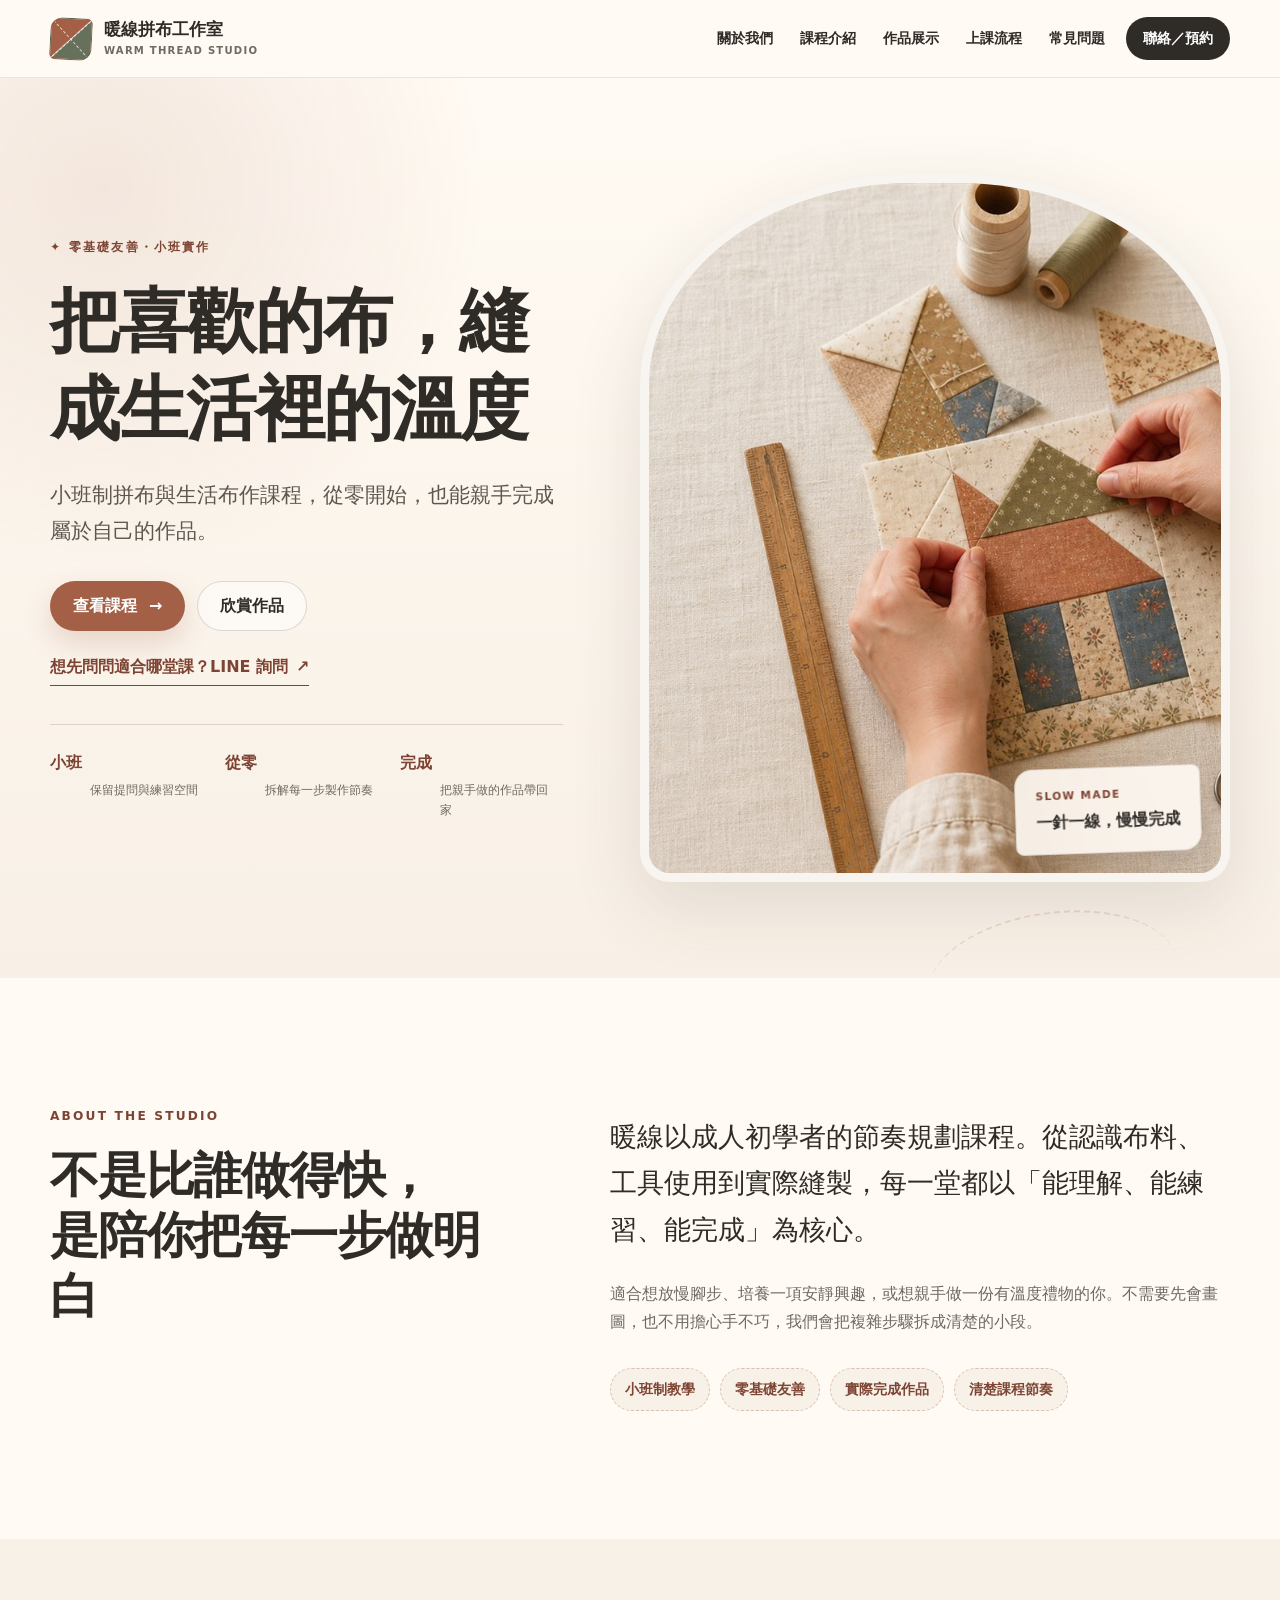
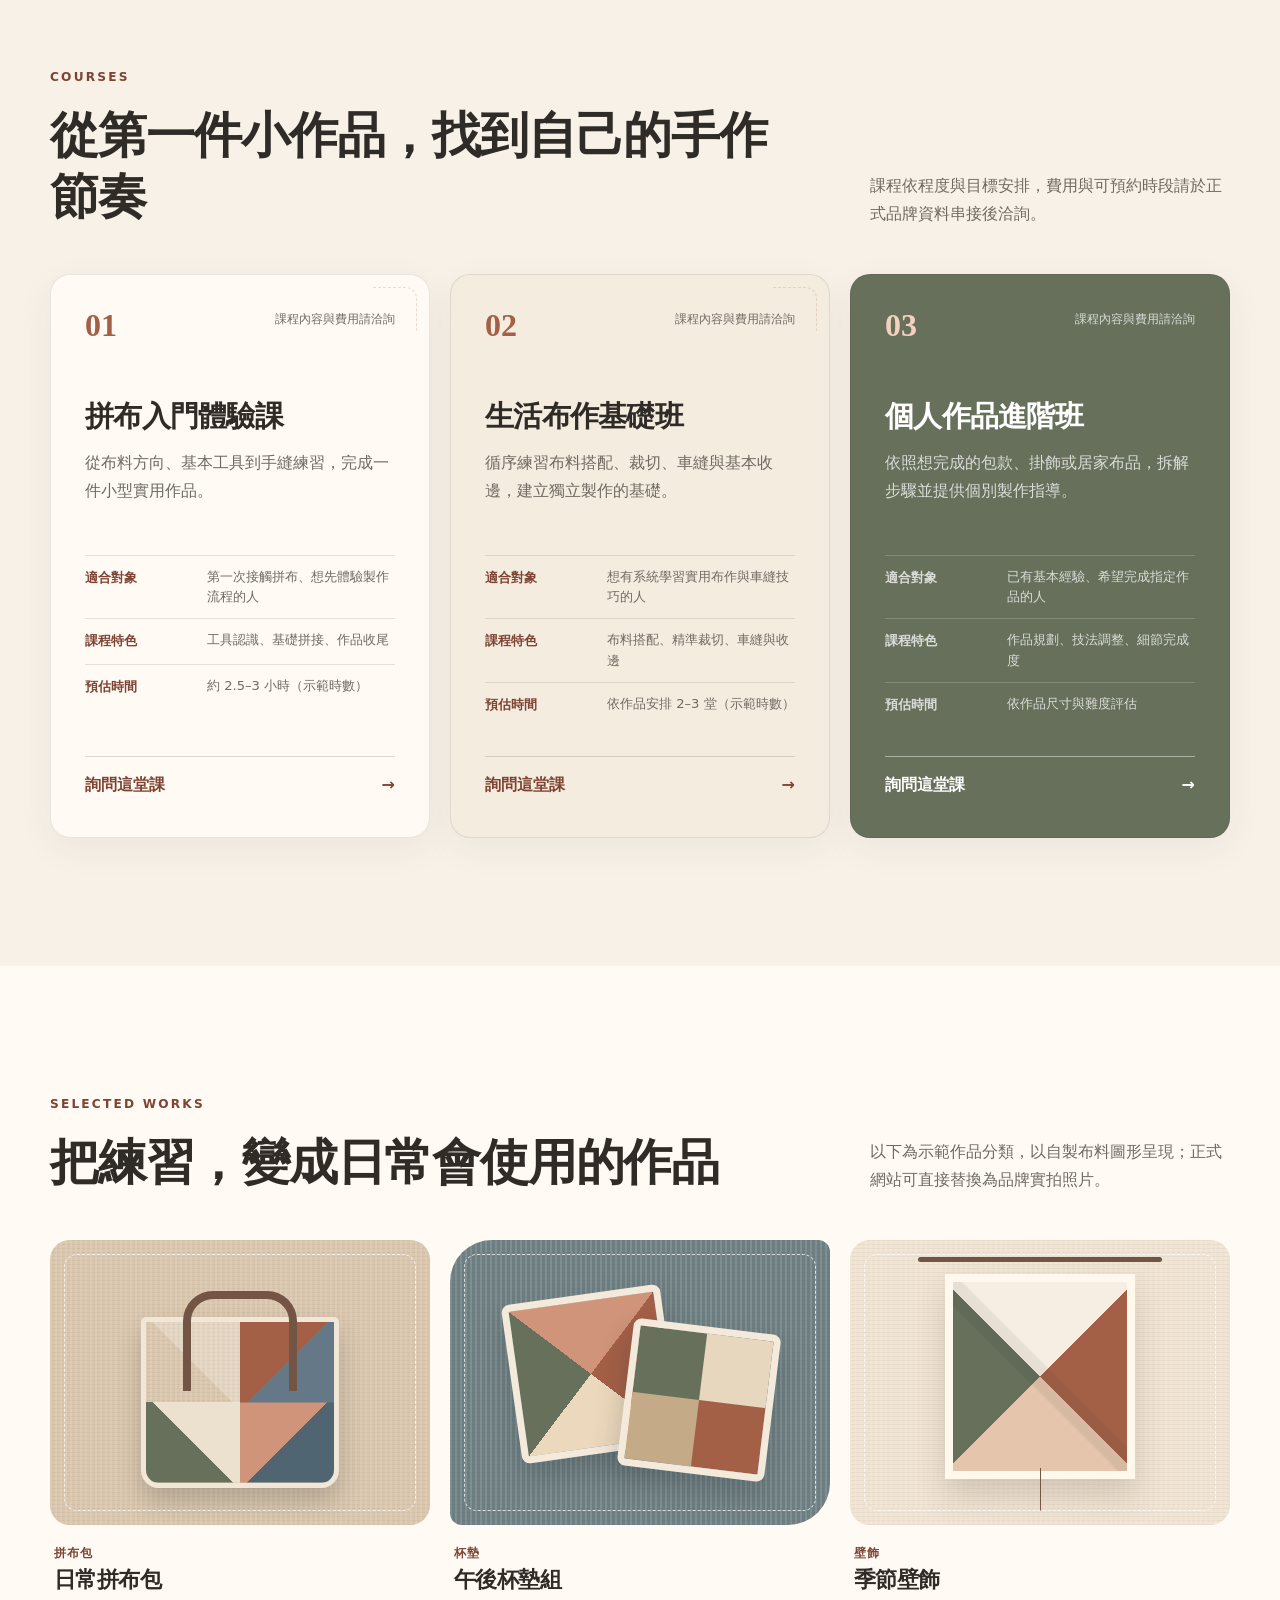
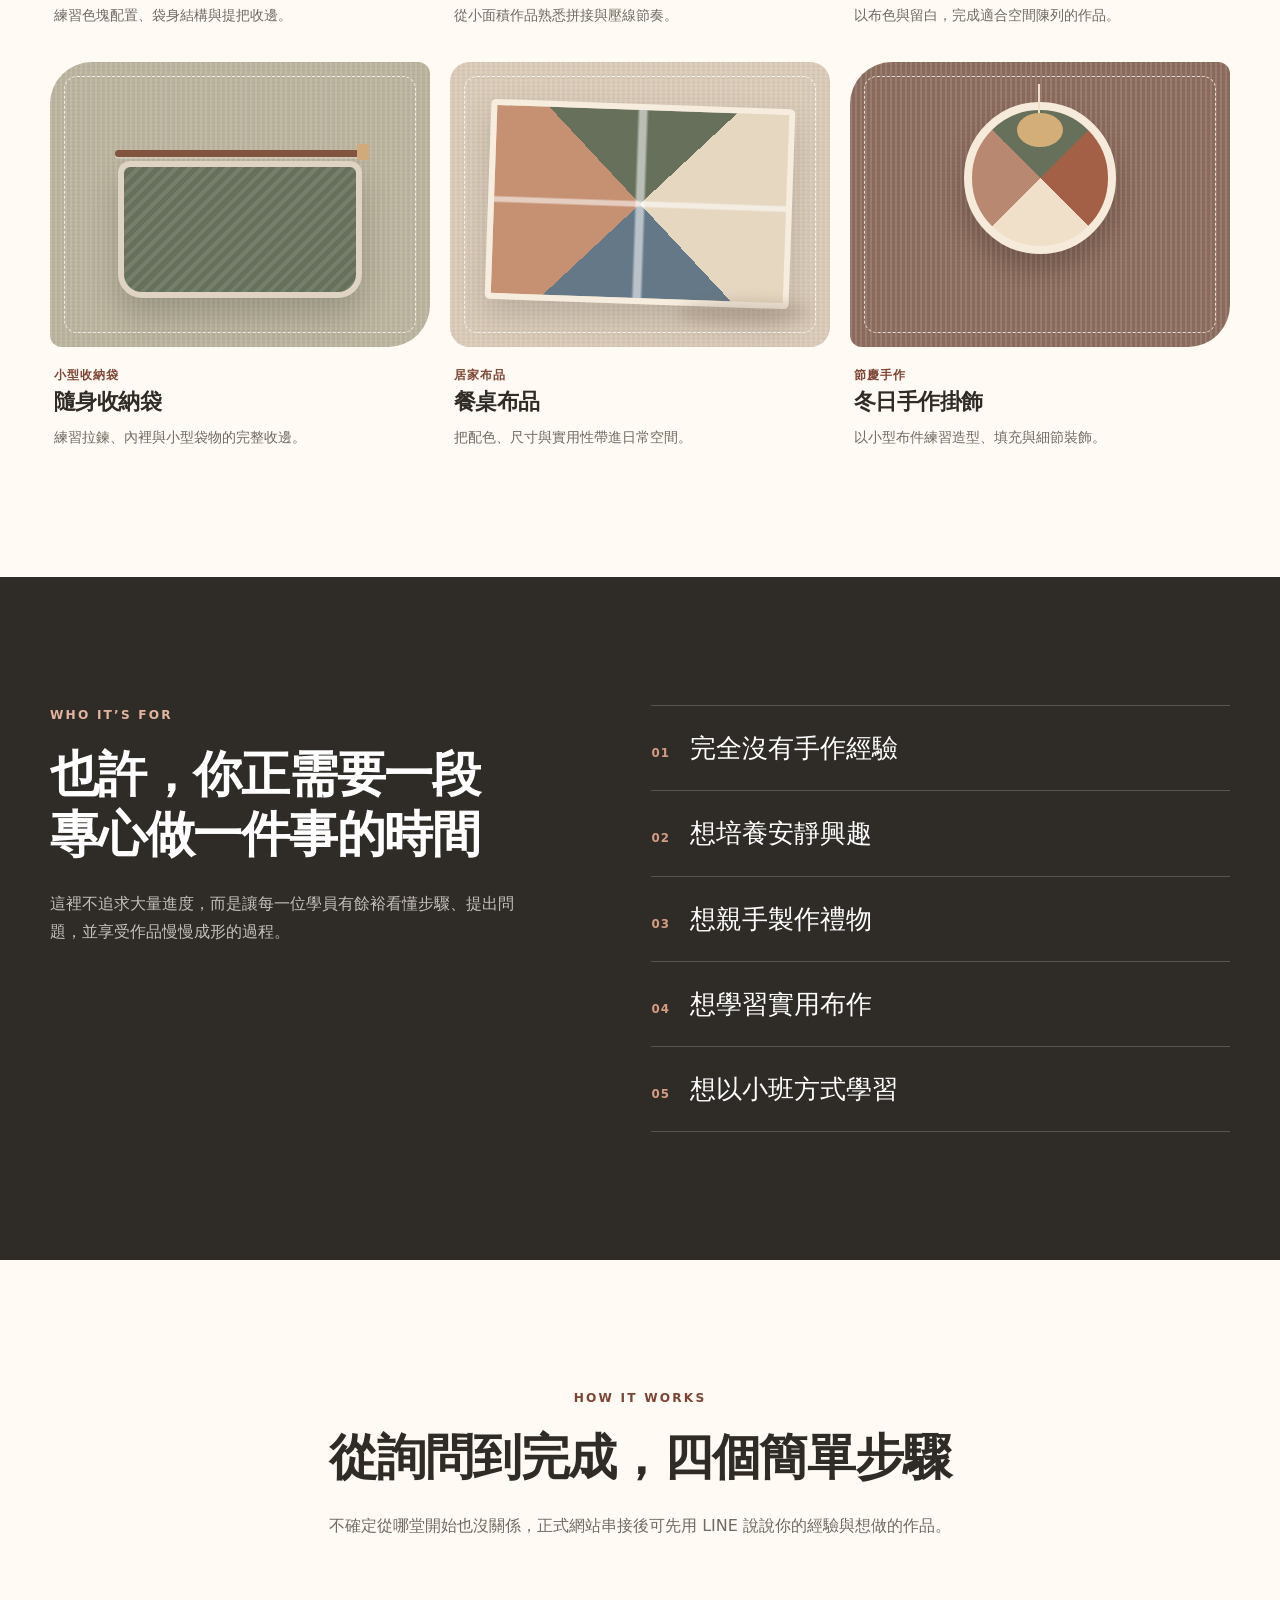
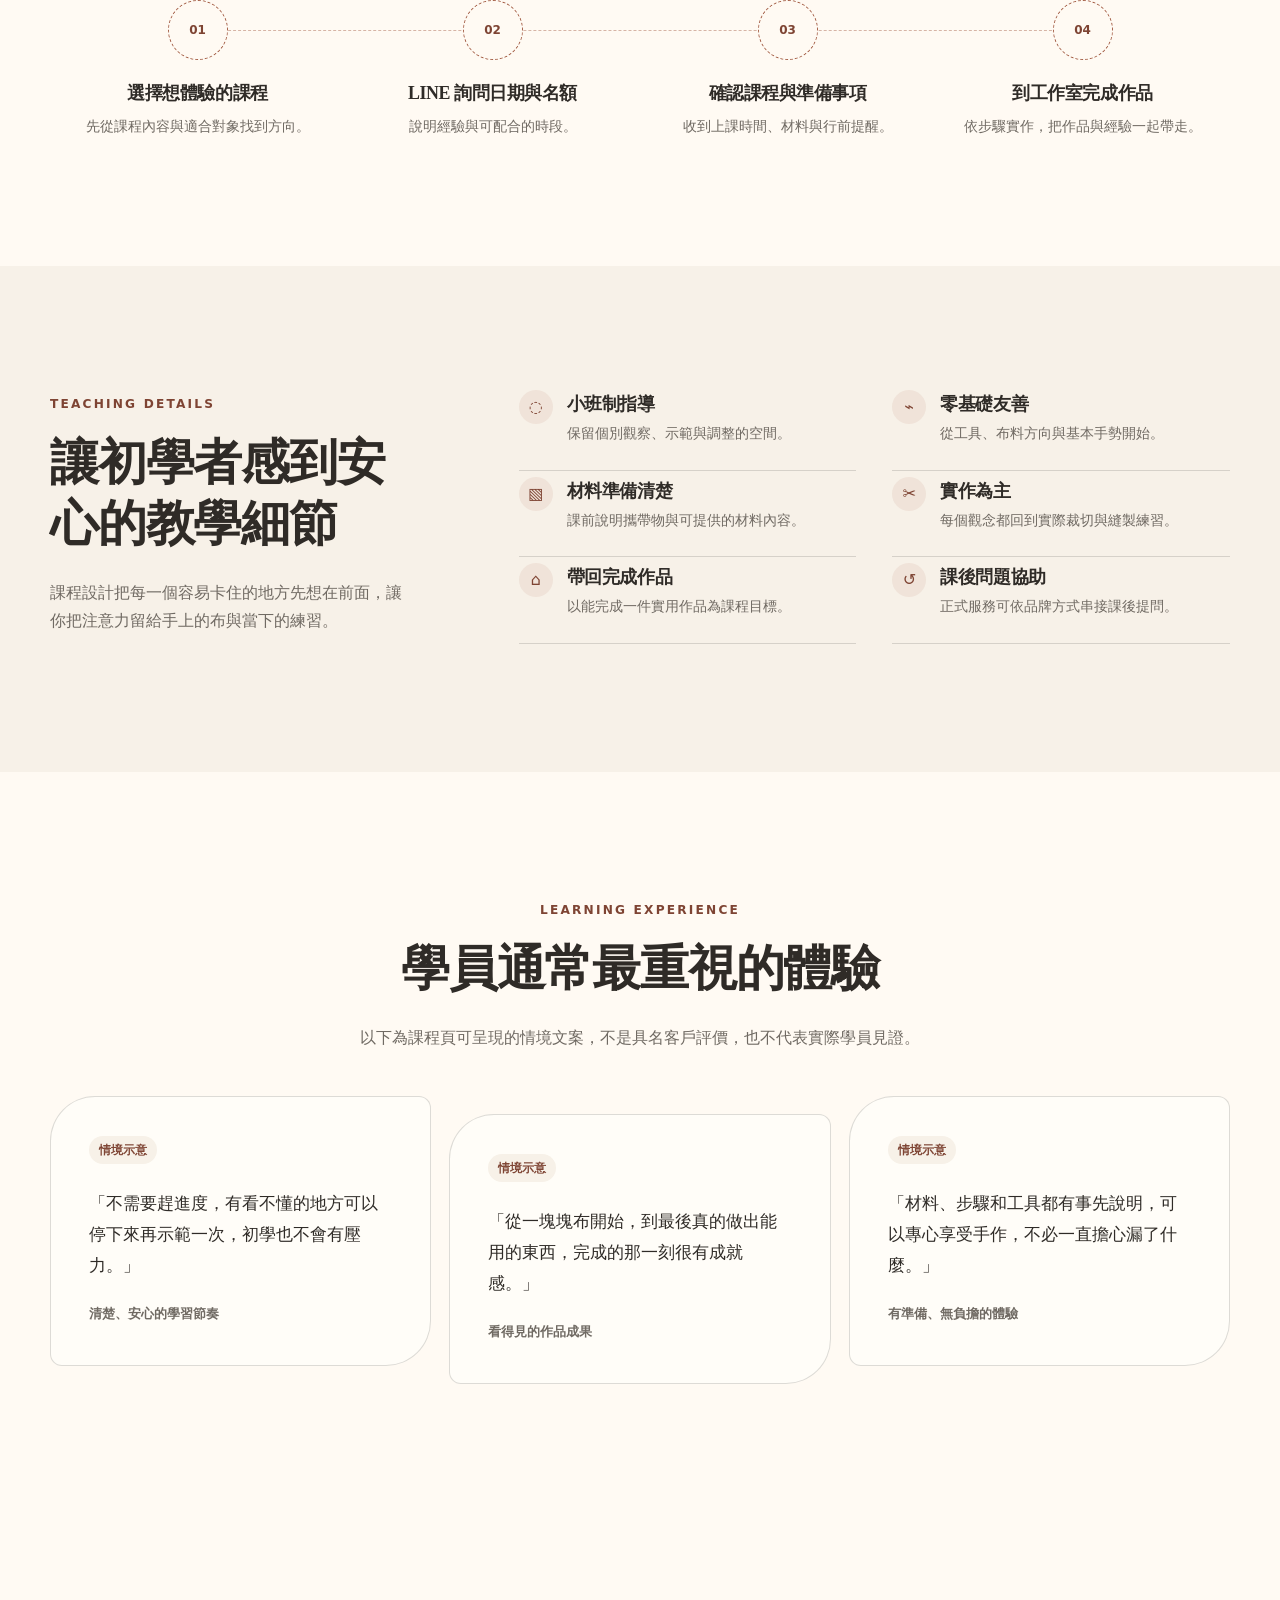
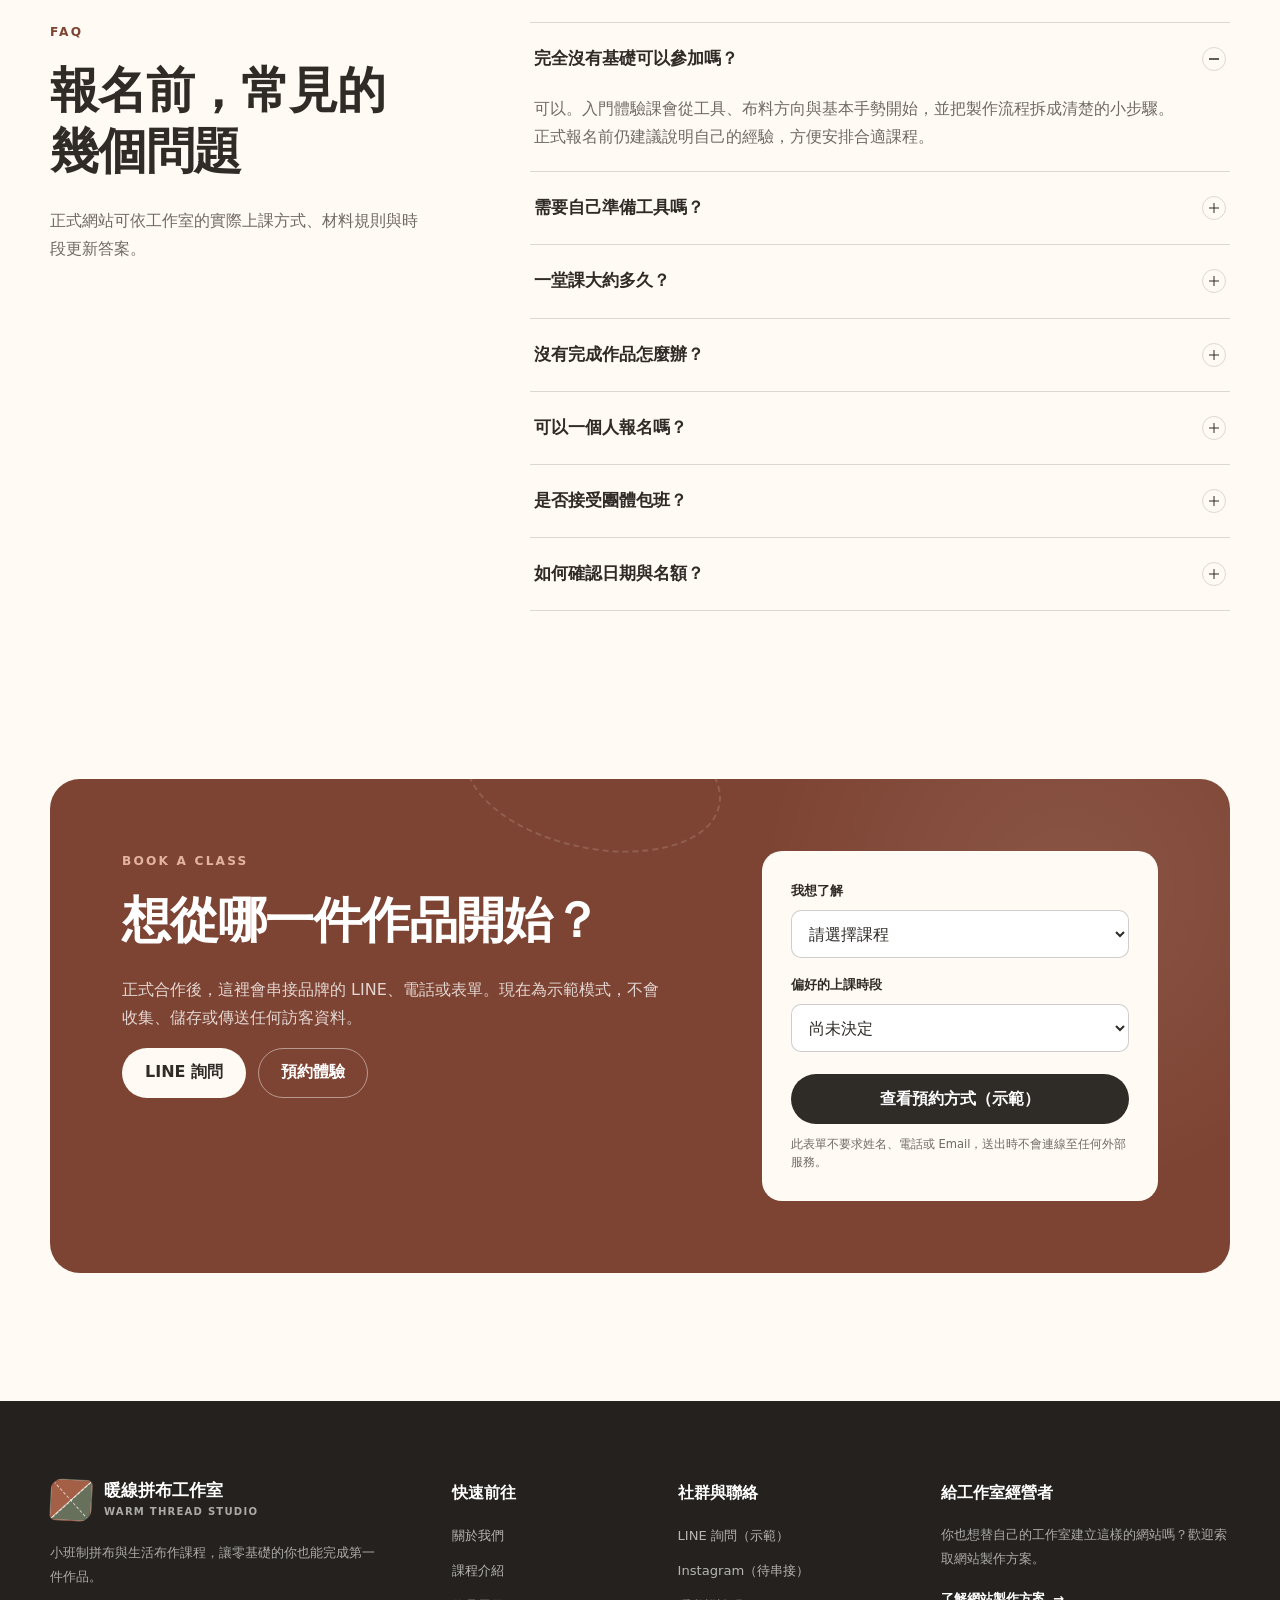
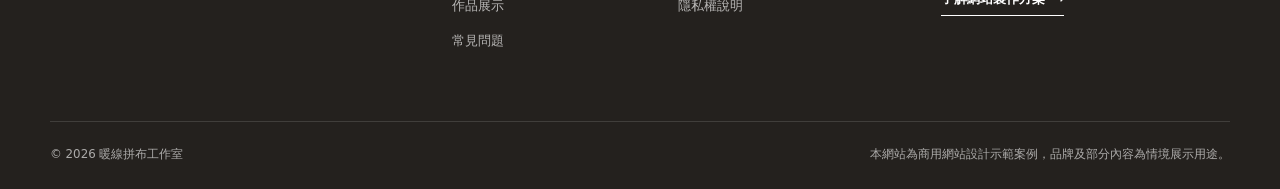
==== index.html @ 06826bcc "建立暖線拼布工作室商用示範站" ====
<!doctype html>
<html lang="zh-Hant">
<head>
  <meta charset="utf-8">
  <meta name="viewport" content="width=device-width, initial-scale=1">
  <meta name="theme-color" content="#a45f47">
  <meta name="description" content="暖線拼布工作室商用示範網站：小班制拼布與生活布作課程，零基礎也能完成第一件作品。">
  <meta name="robots" content="index, follow">
  <meta property="og:type" content="website">
  <meta property="og:locale" content="zh_TW">
  <meta property="og:site_name" content="暖線拼布工作室">
  <meta property="og:title" content="暖線拼布工作室｜把喜歡的布，縫成生活裡的溫度">
  <meta property="og:description" content="小班制拼布與生活布作課程，從零開始，也能親手完成屬於自己的作品。">
  <meta property="og:url" content="https://gavin1424.github.io/warm-thread-patchwork-demo/">
  <meta property="og:image" content="https://gavin1424.github.io/warm-thread-patchwork-demo/assets/hero-patchwork.jpg">
  <meta property="og:image:alt" content="雙手在暖色布料工作桌上排列拼布作品">
  <meta name="twitter:card" content="summary_large_image">
  <link rel="canonical" href="https://gavin1424.github.io/warm-thread-patchwork-demo/">
  <link rel="icon" href="favicon.svg" type="image/svg+xml">
  <link rel="stylesheet" href="styles.css">
  <title>暖線拼布工作室｜零基礎拼布與生活布作課程</title>
  <script type="application/ld+json">
  {
    "@context": "https://schema.org",
    "@type": "WebSite",
    "name": "暖線拼布工作室",
    "url": "https://gavin1424.github.io/warm-thread-patchwork-demo/",
    "description": "小班制拼布與生活布作課程示範網站，適合零基礎學員。",
    "inLanguage": "zh-Hant",
    "isFamilyFriendly": true
  }
  </script>
</head>
<body>
  <a class="skip-link" href="#main-content">跳到主要內容</a>

  <header class="site-header" data-site-header>
    <div class="container header-inner">
      <a class="brand" href="#top" aria-label="暖線拼布工作室首頁">
        <span class="brand-symbol" aria-hidden="true"><span></span></span>
        <span class="brand-copy">
          <strong data-config="brand.name">暖線拼布工作室</strong>
          <small>Warm Thread Studio</small>
        </span>
      </a>

      <button class="menu-toggle" type="button" aria-expanded="false" aria-controls="site-menu" aria-label="開啟導覽選單" data-menu-toggle>
        <span></span><span></span><span></span>
      </button>

      <nav class="site-nav" id="site-menu" aria-label="主要導覽" data-site-menu>
        <a href="#about">關於我們</a>
        <a href="#courses">課程介紹</a>
        <a href="#works">作品展示</a>
        <a href="#process">上課流程</a>
        <a href="#faq">常見問題</a>
        <a class="nav-cta" href="#contact">聯絡／預約</a>
      </nav>
    </div>
  </header>

  <main id="main-content">
    <section class="hero" id="top" aria-labelledby="hero-title">
      <div class="container hero-grid">
        <div class="hero-copy">
          <p class="eyebrow"><span aria-hidden="true">✦</span> 零基礎友善・小班實作</p>
          <h1 id="hero-title" data-config="brand.headline">把喜歡的布，<br>縫成生活裡的溫度</h1>
          <p class="hero-lead" data-config="brand.subheadline">小班制拼布與生活布作課程，從零開始，也能親手完成屬於自己的作品。</p>
          <div class="button-row">
            <a class="button button-primary" href="#courses">查看課程 <span aria-hidden="true">→</span></a>
            <a class="button button-quiet" href="#works">欣賞作品</a>
          </div>
          <button class="text-link" type="button" data-contact-action="line">想先問問適合哪堂課？LINE 詢問 <span aria-hidden="true">↗</span></button>
          <dl class="hero-promises" aria-label="課程重點">
            <div><dt>小班</dt><dd>保留提問與練習空間</dd></div>
            <div><dt>從零</dt><dd>拆解每一步製作節奏</dd></div>
            <div><dt>完成</dt><dd>把親手做的作品帶回家</dd></div>
          </dl>
        </div>

        <div class="hero-visual">
          <div class="hero-image-wrap">
            <img src="assets/hero-patchwork.jpg" width="1600" height="854" alt="雙手在暖色布料工作桌上排列拼布作品" fetchpriority="high" decoding="async">
            <div class="stitch-note" aria-hidden="true">
              <span>slow made</span>
              <strong>一針一線，慢慢完成</strong>
            </div>
          </div>
        </div>
      </div>
    </section>

    <section class="intro section" id="about" aria-labelledby="about-title">
      <div class="container intro-grid">
        <div class="section-heading">
          <p class="eyebrow">ABOUT THE STUDIO</p>
          <h2 id="about-title">不是比誰做得快，<br>是陪你把每一步做明白</h2>
        </div>
        <div class="intro-copy">
          <p class="large-copy">暖線以成人初學者的節奏規劃課程。從認識布料、工具使用到實際縫製，每一堂都以「能理解、能練習、能完成」為核心。</p>
          <p>適合想放慢腳步、培養一項安靜興趣，或想親手做一份有溫度禮物的你。不需要先會畫圖，也不用擔心手不巧，我們會把複雜步驟拆成清楚的小段。</p>
          <ul class="inline-points" aria-label="工作室特色">
            <li>小班制教學</li>
            <li>零基礎友善</li>
            <li>實際完成作品</li>
            <li>清楚課程節奏</li>
          </ul>
        </div>
      </div>
    </section>

    <section class="courses section section-tint" id="courses" aria-labelledby="courses-title">
      <div class="container">
        <div class="section-heading section-heading-row">
          <div>
            <p class="eyebrow">COURSES</p>
            <h2 id="courses-title">從第一件小作品，找到自己的手作節奏</h2>
          </div>
          <p>課程依程度與目標安排，費用與可預約時段請於正式品牌資料串接後洽詢。</p>
        </div>
        <div class="course-grid" data-course-list aria-live="polite"></div>
      </div>
    </section>

    <section class="works section" id="works" aria-labelledby="works-title">
      <div class="container">
        <div class="section-heading section-heading-row">
          <div>
            <p class="eyebrow">SELECTED WORKS</p>
            <h2 id="works-title">把練習，變成日常會使用的作品</h2>
          </div>
          <p>以下為示範作品分類，以自製布料圖形呈現；正式網站可直接替換為品牌實拍照片。</p>
        </div>
        <div class="work-grid" data-work-list></div>
      </div>
    </section>

    <section class="audience section section-dark" id="audience" aria-labelledby="audience-title">
      <div class="container audience-grid">
        <div>
          <p class="eyebrow eyebrow-light">WHO IT’S FOR</p>
          <h2 id="audience-title">也許，你正需要一段<br>專心做一件事的時間</h2>
          <p>這裡不追求大量進度，而是讓每一位學員有餘裕看懂步驟、提出問題，並享受作品慢慢成形的過程。</p>
        </div>
        <ul class="audience-list">
          <li><span>01</span>完全沒有手作經驗</li>
          <li><span>02</span>想培養安靜興趣</li>
          <li><span>03</span>想親手製作禮物</li>
          <li><span>04</span>想學習實用布作</li>
          <li><span>05</span>想以小班方式學習</li>
        </ul>
      </div>
    </section>

    <section class="process section" id="process" aria-labelledby="process-title">
      <div class="container">
        <div class="section-heading centered">
          <p class="eyebrow">HOW IT WORKS</p>
          <h2 id="process-title">從詢問到完成，四個簡單步驟</h2>
          <p>不確定從哪堂開始也沒關係，正式網站串接後可先用 LINE 說說你的經驗與想做的作品。</p>
        </div>
        <ol class="process-list">
          <li><span class="step-number">01</span><div><h3>選擇想體驗的課程</h3><p>先從課程內容與適合對象找到方向。</p></div></li>
          <li><span class="step-number">02</span><div><h3>LINE 詢問日期與名額</h3><p>說明經驗與可配合的時段。</p></div></li>
          <li><span class="step-number">03</span><div><h3>確認課程與準備事項</h3><p>收到上課時間、材料與行前提醒。</p></div></li>
          <li><span class="step-number">04</span><div><h3>到工作室完成作品</h3><p>依步驟實作，把作品與經驗一起帶走。</p></div></li>
        </ol>
      </div>
    </section>

    <section class="features section section-tint" id="features" aria-labelledby="features-title">
      <div class="container feature-layout">
        <div class="section-heading">
          <p class="eyebrow">TEACHING DETAILS</p>
          <h2 id="features-title">讓初學者感到安心的教學細節</h2>
          <p>課程設計把每一個容易卡住的地方先想在前面，讓你把注意力留給手上的布與當下的練習。</p>
        </div>
        <div class="feature-grid">
          <article><span aria-hidden="true">◌</span><h3>小班制指導</h3><p>保留個別觀察、示範與調整的空間。</p></article>
          <article><span aria-hidden="true">⌁</span><h3>零基礎友善</h3><p>從工具、布料方向與基本手勢開始。</p></article>
          <article><span aria-hidden="true">▧</span><h3>材料準備清楚</h3><p>課前說明攜帶物與可提供的材料內容。</p></article>
          <article><span aria-hidden="true">✂</span><h3>實作為主</h3><p>每個觀念都回到實際裁切與縫製練習。</p></article>
          <article><span aria-hidden="true">⌂</span><h3>帶回完成作品</h3><p>以能完成一件實用作品為課程目標。</p></article>
          <article><span aria-hidden="true">↺</span><h3>課後問題協助</h3><p>正式服務可依品牌方式串接課後提問。</p></article>
        </div>
      </div>
    </section>

    <section class="experience section" id="experience" aria-labelledby="experience-title">
      <div class="container">
        <div class="section-heading centered">
          <p class="eyebrow">LEARNING EXPERIENCE</p>
          <h2 id="experience-title">學員通常最重視的體驗</h2>
          <p>以下為課程頁可呈現的情境文案，不是具名客戶評價，也不代表實際學員見證。</p>
        </div>
        <div class="experience-grid">
          <article>
            <span class="context-label">情境示意</span>
            <p>「不需要趕進度，有看不懂的地方可以停下來再示範一次，初學也不會有壓力。」</p>
            <strong>清楚、安心的學習節奏</strong>
          </article>
          <article>
            <span class="context-label">情境示意</span>
            <p>「從一塊塊布開始，到最後真的做出能用的東西，完成的那一刻很有成就感。」</p>
            <strong>看得見的作品成果</strong>
          </article>
          <article>
            <span class="context-label">情境示意</span>
            <p>「材料、步驟和工具都有事先說明，可以專心享受手作，不必一直擔心漏了什麼。」</p>
            <strong>有準備、無負擔的體驗</strong>
          </article>
        </div>
      </div>
    </section>

    <section class="faq section" id="faq" aria-labelledby="faq-title">
      <div class="container faq-layout">
        <div class="section-heading">
          <p class="eyebrow">FAQ</p>
          <h2 id="faq-title">報名前，常見的幾個問題</h2>
          <p>正式網站可依工作室的實際上課方式、材料規則與時段更新答案。</p>
        </div>
        <div class="faq-list" data-faq-list></div>
      </div>
    </section>

    <section class="contact section" id="contact" aria-labelledby="contact-title">
      <div class="container contact-card">
        <div class="contact-copy">
          <p class="eyebrow eyebrow-light">BOOK A CLASS</p>
          <h2 id="contact-title">想從哪一件作品開始？</h2>
          <p>正式合作後，這裡會串接品牌的 LINE、電話或表單。現在為示範模式，不會收集、儲存或傳送任何訪客資料。</p>
          <div class="button-row">
            <button class="button button-light" type="button" data-contact-action="line">LINE 詢問</button>
            <button class="button button-outline-light" type="button" data-contact-action="booking">預約體驗</button>
          </div>
        </div>
        <form class="demo-form" id="demo-form" aria-describedby="demo-form-note">
          <div>
            <label for="course-select">我想了解</label>
            <select id="course-select" name="course">
              <option value="">請選擇課程</option>
              <option>拼布入門體驗課</option>
              <option>生活布作基礎班</option>
              <option>個人作品進階班</option>
            </select>
          </div>
          <div>
            <label for="timing-select">偏好的上課時段</label>
            <select id="timing-select" name="timing">
              <option value="">尚未決定</option>
              <option>平日白天</option>
              <option>平日晚間</option>
              <option>週末</option>
            </select>
          </div>
          <button class="button button-light button-full" type="submit">查看預約方式（示範）</button>
          <p id="demo-form-note">此表單不要求姓名、電話或 Email，送出時不會連線至任何外部服務。</p>
        </form>
      </div>
    </section>
  </main>

  <footer class="site-footer">
    <div class="container footer-grid">
      <div class="footer-brand">
        <a class="brand brand-footer" href="#top">
          <span class="brand-symbol" aria-hidden="true"><span></span></span>
          <span class="brand-copy"><strong data-config="brand.name">暖線拼布工作室</strong><small>Warm Thread Studio</small></span>
        </a>
        <p>小班制拼布與生活布作課程，讓零基礎的你也能完成第一件作品。</p>
      </div>
      <nav class="footer-nav" aria-label="頁尾導覽">
        <strong>快速前往</strong>
        <a href="#about">關於我們</a>
        <a href="#courses">課程介紹</a>
        <a href="#works">作品展示</a>
        <a href="#faq">常見問題</a>
      </nav>
      <div class="footer-contact">
        <strong>社群與聯絡</strong>
        <button type="button" data-contact-action="line">LINE 詢問（示範）</button>
        <button type="button" data-contact-action="social">Instagram（待串接）</button>
        <button type="button" data-privacy>隱私權說明</button>
      </div>
      <div class="footer-service">
        <strong>給工作室經營者</strong>
        <p>你也想替自己的工作室建立這樣的網站嗎？歡迎索取網站製作方案。</p>
        <button class="text-link text-link-light" type="button" data-contact-action="service">了解網站製作方案 <span aria-hidden="true">→</span></button>
      </div>
    </div>
    <div class="container footer-bottom">
      <p>© <span data-current-year></span> 暖線拼布工作室</p>
      <p class="demo-disclosure">本網站為商用網站設計示範案例，品牌及部分內容為情境展示用途。</p>
    </div>
  </footer>

  <div class="mobile-cta" aria-label="手機快速操作">
    <a href="#courses">查看課程</a>
    <button type="button" data-contact-action="line">LINE 詢問</button>
  </div>

  <dialog class="dialog" id="demo-dialog" aria-labelledby="demo-dialog-title">
    <div class="dialog-inner">
      <button class="dialog-close" type="button" aria-label="關閉示範提示" data-dialog-close>×</button>
      <span class="dialog-icon" aria-hidden="true">⌁</span>
      <p class="eyebrow">DEMO MODE</p>
      <h2 id="demo-dialog-title">這是示範網站</h2>
      <p data-demo-message>正式合作後將串接品牌的 LINE、電話或表單。目前不會開啟假帳號、不會撥打假號碼，也不會傳送任何資料。</p>
      <button class="button button-primary button-full" type="button" data-dialog-close>我知道了</button>
    </div>
  </dialog>

  <dialog class="dialog" id="privacy-dialog" aria-labelledby="privacy-dialog-title">
    <div class="dialog-inner dialog-wide">
      <button class="dialog-close" type="button" aria-label="關閉隱私權說明" data-privacy-close>×</button>
      <p class="eyebrow">PRIVACY</p>
      <h2 id="privacy-dialog-title">示範站隱私權說明</h2>
      <p>本示範網站不使用追蹤碼、不設定行銷 Cookie，也不將表單內容傳送至伺服器。頁面中的預約與聯絡操作只會顯示示範提示。</p>
      <p>正式客戶網站上線前，應依實際使用的表單、分析工具與第三方服務，補充完整的個資蒐集目的、保存方式及聯絡窗口。</p>
      <button class="button button-primary" type="button" data-privacy-close>關閉</button>
    </div>
  </dialog>

  <script src="site-config.js"></script>
  <script src="script.js"></script>
</body>
</html>
---- styles.css ----
:root {
  --ink: #2f2b27;
  --muted: #706a63;
  --paper: #f7f1e8;
  --cream: #fffaf3;
  --white: #ffffff;
  --clay: #a45f47;
  --clay-dark: #7e4433;
  --olive: #66705b;
  --blue: #647887;
  --line: rgba(47, 43, 39, 0.16);
  --shadow: 0 24px 70px rgba(71, 55, 43, 0.13);
  --radius-lg: 30px;
  --radius-md: 20px;
  --radius-sm: 12px;
  --container: 1180px;
  --header-height: 78px;
  --font-sans: "Noto Sans TC", "PingFang TC", "Microsoft JhengHei", system-ui, sans-serif;
  --font-serif: "Noto Serif TC", "Source Han Serif TC", "Songti TC", "PMingLiU", serif;
}

*,
*::before,
*::after {
  box-sizing: border-box;
}

html {
  scroll-behavior: smooth;
  scroll-padding-top: calc(var(--header-height) + 20px);
}

body {
  margin: 0;
  min-width: 320px;
  color: var(--ink);
  background: var(--cream);
  font-family: var(--font-sans);
  font-size: 16px;
  line-height: 1.75;
  overflow-x: clip;
  text-rendering: optimizeLegibility;
  -webkit-font-smoothing: antialiased;
}

body::before {
  position: fixed;
  inset: 0;
  z-index: -1;
  pointer-events: none;
  content: "";
  opacity: 0.38;
  background-image:
    radial-gradient(circle at 20% 20%, rgba(164, 95, 71, 0.035) 0 1px, transparent 1.5px),
    radial-gradient(circle at 80% 70%, rgba(102, 112, 91, 0.04) 0 1px, transparent 1.5px);
  background-size: 14px 14px, 19px 19px;
}

img,
svg {
  display: block;
  max-width: 100%;
}

button,
select,
input,
textarea {
  font: inherit;
}

button,
a {
  -webkit-tap-highlight-color: transparent;
}

button {
  color: inherit;
}

a {
  color: inherit;
  text-decoration: none;
}

h1,
h2,
h3,
p,
dl,
dd {
  margin-top: 0;
}

h1,
h2,
h3 {
  font-family: var(--font-serif);
  line-height: 1.25;
  letter-spacing: -0.025em;
}

h1 {
  margin-bottom: 24px;
  font-size: clamp(2.7rem, 5.5vw, 5.25rem);
  font-weight: 700;
}

h2 {
  margin-bottom: 24px;
  font-size: clamp(2.05rem, 3.8vw, 3.5rem);
  font-weight: 700;
}

h3 {
  font-size: 1.35rem;
}

p {
  color: var(--muted);
}

::selection {
  color: var(--white);
  background: var(--clay);
}

:focus-visible {
  outline: 3px solid #d78262;
  outline-offset: 4px;
  border-radius: 4px;
}

.skip-link {
  position: fixed;
  top: 12px;
  left: 12px;
  z-index: 999;
  padding: 10px 16px;
  color: var(--white);
  background: var(--ink);
  border-radius: 8px;
  transform: translateY(-150%);
}

.skip-link:focus {
  transform: translateY(0);
}

.container {
  width: min(calc(100% - 40px), var(--container));
  margin-inline: auto;
}

.section {
  padding-block: clamp(78px, 10vw, 142px);
}

.section-tint {
  background: var(--paper);
}

.section-dark {
  color: var(--white);
  background: var(--ink);
}

.section-dark p {
  color: rgba(255, 250, 243, 0.72);
}

.eyebrow {
  margin-bottom: 18px;
  color: var(--clay-dark);
  font-size: 0.76rem;
  font-weight: 800;
  letter-spacing: 0.18em;
  text-transform: uppercase;
}

.eyebrow-light {
  color: #e3b49f !important;
}

.section-heading {
  max-width: 660px;
}

.section-heading > p:last-child {
  margin-bottom: 0;
}

.section-heading-row {
  display: flex;
  align-items: end;
  justify-content: space-between;
  max-width: none;
  margin-bottom: 46px;
  gap: 64px;
}

.section-heading-row > div {
  max-width: 720px;
}

.section-heading-row h2,
.section-heading-row .eyebrow {
  margin-bottom: 0;
}

.section-heading-row .eyebrow {
  margin-bottom: 18px;
}

.section-heading-row > p {
  max-width: 360px;
}

.centered {
  margin-inline: auto;
  text-align: center;
}

.button-row {
  display: flex;
  flex-wrap: wrap;
  align-items: center;
  gap: 12px;
}

.button {
  display: inline-flex;
  min-height: 50px;
  align-items: center;
  justify-content: center;
  gap: 12px;
  padding: 13px 22px;
  border: 1px solid transparent;
  border-radius: 999px;
  cursor: pointer;
  font-weight: 750;
  line-height: 1.3;
  transition: transform 180ms ease, background-color 180ms ease, border-color 180ms ease;
}

.button:hover {
  transform: translateY(-2px);
}

.button-primary {
  color: var(--white);
  background: var(--clay);
  box-shadow: 0 12px 28px rgba(164, 95, 71, 0.22);
}

.button-primary:hover {
  background: var(--clay-dark);
}

.button-quiet {
  border-color: var(--line);
  background: rgba(255, 255, 255, 0.44);
}

.button-quiet:hover {
  border-color: var(--clay);
  background: var(--white);
}

.button-light {
  color: var(--ink);
  background: var(--cream);
}

.button-light:hover {
  background: var(--white);
}

.button-outline-light {
  color: var(--white);
  border-color: rgba(255, 255, 255, 0.45);
  background: transparent;
}

.button-outline-light:hover {
  border-color: var(--white);
  background: rgba(255, 255, 255, 0.08);
}

.button-full {
  width: 100%;
}

.text-link {
  display: inline-flex;
  align-items: center;
  gap: 8px;
  margin-top: 18px;
  padding: 4px 0;
  color: var(--clay-dark);
  background: transparent;
  border: 0;
  border-bottom: 1px solid currentColor;
  cursor: pointer;
  font-weight: 760;
}

.text-link-light {
  color: var(--white);
}

/* Header */
.site-header {
  position: sticky;
  top: 0;
  z-index: 100;
  height: var(--header-height);
  border-bottom: 1px solid rgba(47, 43, 39, 0.1);
  background: rgba(255, 250, 243, 0.91);
  backdrop-filter: blur(16px);
}

.header-inner {
  display: flex;
  height: 100%;
  align-items: center;
  justify-content: space-between;
  gap: 24px;
}

.brand {
  display: inline-flex;
  min-width: 0;
  align-items: center;
  gap: 12px;
}

.brand-symbol {
  position: relative;
  display: grid;
  width: 42px;
  height: 42px;
  flex: 0 0 auto;
  place-items: center;
  overflow: hidden;
  background:
    linear-gradient(135deg, var(--clay) 0 49%, transparent 50%),
    linear-gradient(315deg, var(--olive) 0 49%, var(--paper) 50%);
  border: 1px solid rgba(47, 43, 39, 0.18);
  border-radius: 12px 6px 12px 6px;
  transform: rotate(3deg);
}

.brand-symbol::before,
.brand-symbol::after {
  position: absolute;
  content: "";
  opacity: 0.7;
}

.brand-symbol::before {
  width: 52px;
  border-top: 1px dashed var(--cream);
  transform: rotate(45deg);
}

.brand-symbol::after {
  height: 52px;
  border-left: 1px dashed var(--cream);
  transform: rotate(45deg);
}

.brand-copy {
  display: flex;
  min-width: 0;
  flex-direction: column;
  line-height: 1.25;
}

.brand-copy strong {
  overflow: hidden;
  font-family: var(--font-serif);
  font-size: 1.05rem;
  text-overflow: ellipsis;
  white-space: nowrap;
}

.brand-copy small {
  margin-top: 4px;
  color: var(--muted);
  font-size: 0.63rem;
  font-weight: 700;
  letter-spacing: 0.12em;
  text-transform: uppercase;
}

.site-nav {
  display: flex;
  align-items: center;
  gap: 5px;
}

.site-nav a {
  padding: 9px 11px;
  border-radius: 999px;
  font-size: 0.9rem;
  font-weight: 650;
}

.site-nav a:hover {
  color: var(--clay-dark);
  background: var(--paper);
}

.site-nav .nav-cta {
  margin-left: 5px;
  padding-inline: 17px;
  color: var(--white);
  background: var(--ink);
}

.site-nav .nav-cta:hover {
  color: var(--white);
  background: var(--clay-dark);
}

.menu-toggle {
  display: none;
  width: 46px;
  height: 46px;
  place-items: center;
  padding: 11px;
  background: transparent;
  border: 1px solid var(--line);
  border-radius: 50%;
  cursor: pointer;
}

.menu-toggle span {
  display: block;
  width: 20px;
  height: 1.5px;
  margin: 3px auto;
  background: var(--ink);
  transition: transform 180ms ease, opacity 180ms ease;
}

.menu-toggle[aria-expanded="true"] span:nth-child(1) {
  transform: translateY(4.5px) rotate(45deg);
}

.menu-toggle[aria-expanded="true"] span:nth-child(2) {
  opacity: 0;
}

.menu-toggle[aria-expanded="true"] span:nth-child(3) {
  transform: translateY(-4.5px) rotate(-45deg);
}

/* Hero */
.hero {
  position: relative;
  display: flex;
  min-height: calc(100svh - var(--header-height));
  align-items: center;
  overflow: hidden;
  background:
    radial-gradient(circle at 8% 12%, rgba(164, 95, 71, 0.12), transparent 27%),
    linear-gradient(180deg, #fffaf3 0%, #f8f0e6 100%);
}

.hero::after {
  position: absolute;
  right: 8%;
  bottom: -64px;
  width: 250px;
  height: 130px;
  content: "";
  opacity: 0.18;
  border-top: 2px dashed var(--clay);
  border-radius: 50%;
  transform: rotate(-8deg);
  pointer-events: none;
}

.hero-grid {
  display: grid;
  align-items: center;
  padding-block: clamp(56px, 8vw, 96px);
  grid-template-columns: minmax(0, 0.93fr) minmax(0, 1.07fr);
  gap: clamp(42px, 6vw, 82px);
}

.hero-copy,
.hero-visual {
  min-width: 0;
}

.hero-lead {
  max-width: 600px;
  margin-bottom: 32px;
  color: #5e5750;
  font-size: clamp(1.08rem, 1.7vw, 1.3rem);
}

.hero-image-wrap {
  position: relative;
  aspect-ratio: 5 / 6;
  overflow: hidden;
  background: #e6dacb;
  border: 9px solid rgba(255, 255, 255, 0.72);
  border-radius: 46% 46% var(--radius-lg) var(--radius-lg) / 30% 30% var(--radius-lg) var(--radius-lg);
  box-shadow: var(--shadow);
}

.hero-image-wrap img {
  width: 100%;
  height: 100%;
  object-fit: cover;
  object-position: 67% center;
}

.stitch-note {
  position: absolute;
  right: 20px;
  bottom: 20px;
  display: flex;
  max-width: 260px;
  flex-direction: column;
  padding: 17px 20px;
  background: rgba(255, 250, 243, 0.9);
  border: 1px solid rgba(47, 43, 39, 0.13);
  border-radius: 18px 8px 18px 8px;
  box-shadow: 0 16px 36px rgba(47, 43, 39, 0.14);
  transform: rotate(-2deg);
  backdrop-filter: blur(8px);
}

.stitch-note span {
  color: var(--clay-dark);
  font-size: 0.66rem;
  font-weight: 800;
  letter-spacing: 0.13em;
  text-transform: uppercase;
}

.stitch-note strong {
  margin-top: 4px;
  font-family: var(--font-serif);
  font-size: 1rem;
}

.hero-promises {
  display: grid;
  margin: 38px 0 0;
  padding-top: 24px;
  border-top: 1px solid var(--line);
  grid-template-columns: repeat(3, 1fr);
  gap: 12px;
}

.hero-promises div {
  min-width: 0;
  padding-right: 12px;
}

.hero-promises dt {
  margin-bottom: 2px;
  color: var(--clay-dark);
  font-family: var(--font-serif);
  font-size: 1.03rem;
  font-weight: 800;
}

.hero-promises dd {
  color: var(--muted);
  font-size: 0.78rem;
  line-height: 1.55;
}

/* About */
.intro-grid {
  display: grid;
  grid-template-columns: minmax(0, 0.85fr) minmax(0, 1.15fr);
  gap: clamp(50px, 8vw, 120px);
}

.intro-copy {
  padding-top: 8px;
}

.large-copy {
  color: var(--ink);
  font-family: var(--font-serif);
  font-size: clamp(1.25rem, 2.2vw, 1.7rem);
  line-height: 1.7;
}

.inline-points {
  display: flex;
  flex-wrap: wrap;
  margin: 32px 0 0;
  padding: 0;
  list-style: none;
  gap: 10px;
}

.inline-points li {
  padding: 8px 14px;
  color: var(--clay-dark);
  background: var(--paper);
  border: 1px dashed rgba(164, 95, 71, 0.34);
  border-radius: 999px;
  font-size: 0.88rem;
  font-weight: 700;
}

/* Courses */
.course-grid {
  display: grid;
  grid-template-columns: repeat(3, minmax(0, 1fr));
  gap: 20px;
}

.course-card {
  position: relative;
  display: flex;
  min-width: 0;
  flex-direction: column;
  padding: clamp(25px, 3vw, 34px);
  overflow: hidden;
  background: var(--cream);
  border: 1px solid rgba(47, 43, 39, 0.1);
  border-radius: var(--radius-md);
  box-shadow: 0 10px 36px rgba(71, 55, 43, 0.06);
}

.course-card::before {
  position: absolute;
  top: 12px;
  right: 12px;
  width: 44px;
  height: 44px;
  content: "";
  opacity: 0.2;
  border-top: 1px dashed var(--clay);
  border-right: 1px dashed var(--clay);
  border-radius: 0 12px 0 0;
}

.course-card:nth-child(2) {
  background: #f4ecdf;
}

.course-card:nth-child(3) {
  color: var(--white);
  background: var(--olive);
}

.course-card:nth-child(3) p,
.course-card:nth-child(3) dd,
.course-card:nth-child(3) dt,
.course-card:nth-child(3) .course-note {
  color: rgba(255, 255, 255, 0.76);
}

.course-card:nth-child(3) .card-link {
  color: var(--white);
  border-color: rgba(255, 255, 255, 0.45);
}

.course-card:nth-child(3) .course-number {
  color: #f5d0bf;
}

.course-top {
  display: flex;
  min-height: 60px;
  align-items: start;
  justify-content: space-between;
  margin-bottom: 30px;
  gap: 12px;
}

.course-number {
  color: var(--clay);
  font-family: var(--font-serif);
  font-size: 2rem;
  font-weight: 800;
  line-height: 1;
}

.course-note {
  max-width: 150px;
  color: var(--muted);
  font-size: 0.72rem;
  text-align: right;
}

.course-card h3 {
  margin-bottom: 14px;
  font-size: clamp(1.4rem, 2.3vw, 1.8rem);
}

.course-summary {
  min-height: 84px;
  margin-bottom: 22px;
}

.course-meta {
  margin: 0 0 28px;
}

.course-meta div {
  display: grid;
  padding-block: 11px;
  border-top: 1px solid rgba(47, 43, 39, 0.12);
  grid-template-columns: 72px minmax(0, 1fr);
  gap: 10px;
}

.course-card:nth-child(3) .course-meta div {
  border-color: rgba(255, 255, 255, 0.18);
}

.course-meta dt,
.course-meta dd {
  font-size: 0.82rem;
}

.course-meta dt {
  color: var(--clay-dark);
  font-weight: 800;
}

.course-meta dd {
  color: var(--muted);
  line-height: 1.55;
}

.card-link {
  display: flex;
  align-items: center;
  justify-content: space-between;
  width: 100%;
  margin-top: auto;
  padding: 14px 0 4px;
  color: var(--clay-dark);
  background: transparent;
  border: 0;
  border-top: 1px solid rgba(47, 43, 39, 0.16);
  cursor: pointer;
  font-weight: 800;
  text-align: left;
}

/* Works */
.work-grid {
  display: grid;
  grid-template-columns: repeat(3, minmax(0, 1fr));
  gap: 34px 20px;
}

.work-card {
  min-width: 0;
}

.work-visual {
  position: relative;
  aspect-ratio: 4 / 3;
  overflow: hidden;
  background: var(--paper);
  border-radius: var(--radius-md);
}

.work-visual img,
.fabric-art {
  width: 100%;
  height: 100%;
}

.work-visual img {
  object-fit: cover;
}

.work-card:nth-child(2n) .work-visual {
  border-radius: 42px var(--radius-sm) 42px var(--radius-sm);
}

.work-caption {
  display: grid;
  padding: 18px 4px 0;
  grid-template-columns: minmax(0, 1fr) auto;
  gap: 3px 12px;
}

.work-caption span {
  color: var(--clay-dark);
  font-size: 0.75rem;
  font-weight: 800;
  letter-spacing: 0.08em;
  text-transform: uppercase;
  grid-column: 1 / -1;
}

.work-caption h3 {
  margin-bottom: 0;
}

.work-caption p {
  margin: 6px 0 0;
  font-size: 0.88rem;
  grid-column: 1 / -1;
}

.fabric-art {
  position: relative;
  overflow: hidden;
  background-color: #e7d8c4;
  background-image:
    linear-gradient(90deg, rgba(255, 255, 255, 0.12) 50%, transparent 50%),
    linear-gradient(rgba(47, 43, 39, 0.045) 1px, transparent 1px);
  background-size: 5px 100%, 100% 4px;
}

.fabric-art::before,
.fabric-art::after,
.fabric-piece {
  position: absolute;
  display: block;
  content: "";
}

.fabric-art::after {
  inset: 14px;
  pointer-events: none;
  border: 1px dashed rgba(255, 255, 255, 0.75);
  border-radius: 13px;
}

.work-bag {
  background-color: #d9c6ac;
}

.work-bag::before {
  left: 24%;
  bottom: 13%;
  width: 52%;
  height: 60%;
  background:
    linear-gradient(45deg, transparent 50%, rgba(255,255,255,.25) 50%) 0 0 / 50% 50%,
    linear-gradient(135deg, var(--clay) 50%, var(--blue) 50%) 100% 0 / 50% 50%,
    linear-gradient(45deg, var(--olive) 50%, #ece0cf 50%) 0 100% / 50% 50%,
    linear-gradient(135deg, #cf9479 50%, #4f6572 50%) 100% 100% / 50% 50%;
  background-repeat: no-repeat;
  border: 5px solid #f2e7d7;
  border-radius: 5px 5px 18px 18px;
  box-shadow: 0 14px 25px rgba(47,43,39,.22);
}

.work-bag .piece-one {
  left: 35%;
  top: 18%;
  width: 30%;
  height: 35%;
  border: 8px solid #735545;
  border-bottom: 0;
  border-radius: 30px 30px 0 0;
}

.work-coaster {
  background-color: #6e7f83;
}

.work-coaster::before {
  top: 19%;
  left: 16%;
  width: 42%;
  aspect-ratio: 1;
  background: conic-gradient(from 45deg, var(--clay) 0 25%, #ecd9bd 0 50%, var(--olive) 0 75%, #cf9479 0);
  border: 7px solid #f4eadc;
  border-radius: 8px;
  box-shadow: 0 15px 28px rgba(38,47,51,.24);
  transform: rotate(-8deg);
}

.work-coaster .piece-one {
  right: 15%;
  bottom: 18%;
  width: 39%;
  aspect-ratio: 1;
  background: conic-gradient(from 0deg, #e7d7be 0 25%, var(--clay) 0 50%, #c5aa88 0 75%, var(--olive) 0);
  border: 7px solid #f4eadc;
  border-radius: 8px;
  box-shadow: 0 15px 28px rgba(38,47,51,.24);
  transform: rotate(7deg);
}

.work-hanging {
  background-color: #efe3d2;
}

.work-hanging::before {
  top: 12%;
  left: 25%;
  width: 50%;
  height: 72%;
  background:
    linear-gradient(45deg, transparent 45%, rgba(47,43,39,.08) 46% 54%, transparent 55%),
    conic-gradient(from 45deg at 50% 50%, var(--clay) 0 25%, #e5c6ac 0 50%, var(--olive) 0 75%, #f6eee3 0);
  border: 8px solid #fff8ed;
  box-shadow: 0 17px 30px rgba(89,65,49,.18);
}

.work-hanging .piece-one {
  top: 6%;
  left: 18%;
  width: 64%;
  height: 5px;
  background: #735545;
  border-radius: 5px;
}

.work-hanging .piece-two {
  left: 50%;
  bottom: 5%;
  width: 1px;
  height: 15%;
  background: #735545;
}

.work-pouch {
  background-color: #b9b29c;
}

.work-pouch::before {
  left: 18%;
  bottom: 17%;
  width: 64%;
  height: 48%;
  background:
    repeating-linear-gradient(135deg, rgba(255,255,255,.1) 0 4px, transparent 4px 9px),
    var(--olive);
  border: 6px solid #dfd4c4;
  border-radius: 12px 12px 24px 24px;
  box-shadow: 0 18px 30px rgba(48,54,43,.22);
}

.work-pouch .piece-one {
  top: 31%;
  left: 17%;
  width: 66%;
  height: 7px;
  background: #80543e;
  border-radius: 10px;
  box-shadow: 0 2px 0 rgba(255,255,255,.28);
}

.work-pouch .piece-two {
  top: 29%;
  right: 16%;
  width: 12px;
  height: 16px;
  background: #d0aa7a;
  border-radius: 2px;
}

.work-home {
  background-color: #d8c9b6;
}

.work-home::before {
  inset: 15% 10%;
  background:
    linear-gradient(90deg, transparent 48%, rgba(255,255,255,.55) 49% 51%, transparent 52%),
    linear-gradient(transparent 48%, rgba(255,255,255,.55) 49% 51%, transparent 52%),
    conic-gradient(from 45deg, #e6d7c1 0 25%, var(--blue) 0 50%, #c69072 0 75%, var(--olive) 0);
  border: 6px solid #f7eddf;
  border-radius: 5px;
  box-shadow: 0 16px 30px rgba(68,63,57,.19);
  transform: rotate(2deg);
}

.work-home .piece-one {
  right: 5%;
  bottom: 8%;
  width: 35%;
  height: 8%;
  background: #7b6353;
  border-radius: 50%;
  filter: blur(7px);
  opacity: .25;
}

.work-seasonal {
  background-color: #8b6b5c;
}

.work-seasonal::before {
  top: 14%;
  left: 30%;
  width: 40%;
  aspect-ratio: 1;
  background:
    conic-gradient(from 45deg, var(--clay) 0 25%, #f0dfc9 0 50%, #b88870 0 75%, var(--olive) 0);
  border: 8px solid #f6eadb;
  border-radius: 50%;
  box-shadow: 0 16px 26px rgba(38,28,22,.25);
}

.work-seasonal .piece-one {
  top: 8%;
  left: 49.5%;
  width: 2px;
  height: 22%;
  background: #f0dfc9;
}

.work-seasonal .piece-two {
  top: 18%;
  left: 44%;
  width: 12%;
  height: 12%;
  background: #d4ae78;
  border-radius: 50%;
}

/* Audience */
.audience-grid {
  display: grid;
  align-items: start;
  grid-template-columns: minmax(0, 0.9fr) minmax(0, 1.1fr);
  gap: clamp(60px, 10vw, 150px);
}

.audience-grid > div p:last-child {
  max-width: 520px;
}

.audience-list {
  margin: 0;
  padding: 0;
  border-top: 1px solid rgba(255, 255, 255, 0.19);
  list-style: none;
}

.audience-list li {
  display: flex;
  align-items: baseline;
  padding: 19px 0;
  border-bottom: 1px solid rgba(255, 255, 255, 0.19);
  font-family: var(--font-serif);
  font-size: clamp(1.2rem, 2.2vw, 1.65rem);
  gap: 20px;
}

.audience-list span {
  color: #d59c82;
  font-family: var(--font-sans);
  font-size: 0.74rem;
  font-weight: 800;
  letter-spacing: 0.1em;
}

/* Process */
.process .centered {
  margin-bottom: 60px;
}

.process-list {
  position: relative;
  display: grid;
  margin: 0;
  padding: 0;
  counter-reset: steps;
  grid-template-columns: repeat(4, minmax(0, 1fr));
  gap: 0;
  list-style: none;
}

.process-list::before {
  position: absolute;
  top: 30px;
  right: 10%;
  left: 10%;
  content: "";
  border-top: 1px dashed rgba(164, 95, 71, 0.45);
}

.process-list li {
  position: relative;
  padding: 0 24px;
  text-align: center;
}

.step-number {
  position: relative;
  z-index: 1;
  display: grid;
  width: 60px;
  height: 60px;
  margin: 0 auto 22px;
  color: var(--clay-dark);
  background: var(--cream);
  border: 1px dashed var(--clay);
  border-radius: 50%;
  place-items: center;
  font-size: 0.75rem;
  font-weight: 900;
}

.process-list h3 {
  margin-bottom: 9px;
  font-size: 1.12rem;
}

.process-list p {
  margin-bottom: 0;
  font-size: 0.86rem;
}

/* Features */
.feature-layout {
  display: grid;
  grid-template-columns: minmax(0, 0.68fr) minmax(0, 1.32fr);
  gap: clamp(50px, 8vw, 110px);
}

.feature-grid {
  display: grid;
  grid-template-columns: repeat(2, minmax(0, 1fr));
  gap: 10px 36px;
}

.feature-grid article {
  position: relative;
  padding: 0 0 24px 48px;
  border-bottom: 1px solid var(--line);
}

.feature-grid article > span {
  position: absolute;
  top: -4px;
  left: 0;
  display: grid;
  width: 34px;
  height: 34px;
  color: var(--clay-dark);
  background: rgba(164, 95, 71, 0.09);
  border-radius: 50%;
  place-items: center;
  font-size: 1rem;
}

.feature-grid h3 {
  margin-bottom: 6px;
  font-size: 1.1rem;
}

.feature-grid p {
  margin-bottom: 0;
  font-size: 0.85rem;
}

/* Experience */
.experience .centered {
  margin-bottom: 44px;
}

.experience-grid {
  display: grid;
  grid-template-columns: repeat(3, minmax(0, 1fr));
  gap: 18px;
}

.experience-grid article {
  position: relative;
  min-width: 0;
  padding: clamp(26px, 3vw, 38px);
  background: #fffdf8;
  border: 1px solid var(--line);
  border-radius: 45px 12px 45px 12px;
}

.experience-grid article:nth-child(2) {
  transform: translateY(18px);
}

.context-label {
  display: inline-block;
  margin-bottom: 24px;
  padding: 4px 10px;
  color: var(--clay-dark);
  background: var(--paper);
  border-radius: 999px;
  font-size: 0.72rem;
  font-weight: 800;
}

.experience-grid article p {
  color: var(--ink);
  font-family: var(--font-serif);
  font-size: 1.08rem;
  line-height: 1.8;
}

.experience-grid article strong {
  color: var(--muted);
  font-size: 0.8rem;
}

/* FAQ */
.faq-layout {
  display: grid;
  grid-template-columns: minmax(0, 0.7fr) minmax(0, 1.3fr);
  gap: clamp(50px, 8vw, 110px);
}

.faq-list {
  border-top: 1px solid var(--line);
}

.faq-item {
  border-bottom: 1px solid var(--line);
}

.faq-item summary {
  display: flex;
  align-items: center;
  justify-content: space-between;
  padding: 21px 4px;
  cursor: pointer;
  font-family: var(--font-serif);
  font-size: 1.08rem;
  font-weight: 800;
  gap: 20px;
  list-style: none;
}

.faq-item summary::-webkit-details-marker {
  display: none;
}

.faq-toggle {
  position: relative;
  display: block;
  width: 24px;
  height: 24px;
  flex: 0 0 auto;
  border: 1px solid var(--line);
  border-radius: 50%;
}

.faq-toggle::before,
.faq-toggle::after {
  position: absolute;
  top: 50%;
  left: 50%;
  width: 10px;
  content: "";
  border-top: 1px solid var(--ink);
  transform: translate(-50%, -50%);
}

.faq-toggle::after {
  transform: translate(-50%, -50%) rotate(90deg);
  transition: transform 180ms ease;
}

.faq-item[open] .faq-toggle::after {
  transform: translate(-50%, -50%) rotate(0deg);
}

.faq-answer {
  padding: 0 48px 20px 4px;
}

.faq-answer p {
  margin-bottom: 0;
}

/* Contact */
.contact {
  padding-top: 40px;
  background: var(--cream);
}

.contact-card {
  position: relative;
  display: grid;
  padding: clamp(34px, 6vw, 72px);
  overflow: hidden;
  color: var(--white);
  background:
    radial-gradient(circle at 86% 22%, rgba(255,255,255,.09), transparent 28%),
    var(--clay-dark);
  border-radius: var(--radius-lg);
  grid-template-columns: minmax(0, 1fr) minmax(320px, 0.72fr);
  gap: clamp(44px, 7vw, 92px);
}

.contact-card::before {
  position: absolute;
  top: -70px;
  left: 35%;
  width: 260px;
  height: 140px;
  content: "";
  opacity: 0.25;
  border: 2px dashed rgba(255, 255, 255, 0.55);
  border-radius: 50%;
  transform: rotate(12deg);
}

.contact-copy,
.demo-form {
  position: relative;
  z-index: 1;
}

.contact-copy h2 {
  max-width: 550px;
}

.contact-copy p:not(.eyebrow) {
  max-width: 620px;
  color: rgba(255, 255, 255, 0.78);
}

.demo-form {
  align-self: center;
  padding: 28px;
  color: var(--ink);
  background: var(--cream);
  border: 1px solid rgba(255, 255, 255, 0.25);
  border-radius: var(--radius-md);
}

.demo-form > div + div {
  margin-top: 16px;
}

.demo-form label {
  display: block;
  margin-bottom: 7px;
  font-size: 0.82rem;
  font-weight: 800;
}

.demo-form select {
  width: 100%;
  min-height: 48px;
  padding: 10px 40px 10px 13px;
  color: var(--ink);
  background-color: var(--white);
  border: 1px solid rgba(47, 43, 39, 0.23);
  border-radius: 10px;
}

.demo-form .button {
  margin-top: 22px;
  color: var(--white);
  background: var(--ink);
}

.demo-form p {
  margin: 12px 0 0;
  font-size: 0.72rem;
  line-height: 1.55;
}

/* Footer */
.site-footer {
  padding: 78px 0 24px;
  color: var(--white);
  background: #24211e;
}

.footer-grid {
  display: grid;
  grid-template-columns: 1.4fr 0.7fr 0.85fr 1.15fr;
  gap: 50px;
}

.brand-footer .brand-copy small,
.site-footer p {
  color: rgba(255, 255, 255, 0.62);
}

.footer-brand > p {
  max-width: 330px;
  margin: 20px 0 0;
  font-size: 0.84rem;
}

.footer-nav,
.footer-contact,
.footer-service {
  display: flex;
  align-items: flex-start;
  flex-direction: column;
  gap: 8px;
}

.footer-grid > * > strong {
  margin-bottom: 8px;
  font-family: var(--font-serif);
}

.footer-nav a,
.footer-contact button {
  padding: 2px 0;
  color: rgba(255, 255, 255, 0.67);
  background: transparent;
  border: 0;
  cursor: pointer;
  font-size: 0.82rem;
  text-align: left;
}

.footer-nav a:hover,
.footer-contact button:hover {
  color: var(--white);
}

.footer-service p {
  margin-bottom: 2px;
  font-size: 0.84rem;
}

.footer-service .text-link {
  margin-top: 4px;
  font-size: 0.82rem;
}

.footer-bottom {
  display: flex;
  align-items: center;
  justify-content: space-between;
  margin-top: 66px;
  padding-top: 22px;
  border-top: 1px solid rgba(255, 255, 255, 0.13);
  gap: 30px;
}

.footer-bottom p {
  margin: 0;
  font-size: 0.74rem;
}

.demo-disclosure {
  text-align: right;
}

.mobile-cta {
  display: none;
}

/* Dialogs */
.dialog {
  width: min(calc(100% - 36px), 510px);
  max-height: calc(100dvh - 36px);
  padding: 0;
  color: var(--ink);
  background: var(--cream);
  border: 0;
  border-radius: var(--radius-md);
  box-shadow: 0 30px 90px rgba(25, 20, 17, 0.3);
}

.dialog::backdrop {
  background: rgba(30, 25, 22, 0.68);
  backdrop-filter: blur(5px);
}

.dialog-inner {
  position: relative;
  padding: clamp(28px, 6vw, 46px);
}

.dialog-wide {
  padding-top: 48px;
}

.dialog-close {
  position: absolute;
  top: 14px;
  right: 14px;
  display: grid;
  width: 38px;
  height: 38px;
  color: var(--ink);
  background: var(--paper);
  border: 1px solid var(--line);
  border-radius: 50%;
  cursor: pointer;
  place-items: center;
  font-size: 1.45rem;
  line-height: 1;
}

.dialog-icon {
  display: grid;
  width: 52px;
  height: 52px;
  margin-bottom: 22px;
  color: var(--white);
  background: var(--clay);
  border-radius: 50%;
  place-items: center;
  font-size: 1.4rem;
}

.dialog h2 {
  margin-bottom: 14px;
  font-size: 2rem;
}

.dialog p {
  line-height: 1.7;
}

.dialog .button {
  margin-top: 8px;
}

/* 404 */
.not-found {
  display: grid;
  min-height: 100svh;
  padding: 30px;
  background: var(--paper);
  place-items: center;
}

.not-found-card {
  width: min(100%, 680px);
  padding: clamp(38px, 8vw, 80px);
  text-align: center;
  background: var(--cream);
  border: 1px solid var(--line);
  border-radius: var(--radius-lg);
  box-shadow: var(--shadow);
}

.not-found-code {
  margin-bottom: 18px;
  color: var(--clay);
  font-family: var(--font-serif);
  font-size: clamp(4rem, 15vw, 8rem);
  font-weight: 800;
  line-height: 1;
}

@media (max-width: 1040px) {
  .site-nav a {
    padding-inline: 8px;
    font-size: 0.82rem;
  }

  .hero-grid {
    gap: 40px;
  }

  .course-grid {
    grid-template-columns: repeat(2, minmax(0, 1fr));
  }

  .course-card:nth-child(3) {
    grid-column: 1 / -1;
  }

  .course-card:nth-child(3) .course-summary {
    min-height: auto;
  }

  .work-grid {
    grid-template-columns: repeat(2, minmax(0, 1fr));
  }

  .footer-grid {
    grid-template-columns: 1.3fr repeat(2, 0.8fr);
  }

  .footer-service {
    grid-column: 1 / -1;
    max-width: 540px;
  }
}

@media (max-width: 860px) {
  :root {
    --header-height: 70px;
  }

  .container {
    width: min(calc(100% - 32px), var(--container));
  }

  .menu-toggle {
    display: grid;
  }

  .site-nav {
    position: fixed;
    top: var(--header-height);
    right: 16px;
    left: 16px;
    display: flex;
    max-height: calc(100dvh - var(--header-height) - 20px);
    align-items: stretch;
    flex-direction: column;
    padding: 18px;
    overflow-y: auto;
    visibility: hidden;
    background: var(--cream);
    border: 1px solid var(--line);
    border-radius: 18px;
    box-shadow: 0 24px 70px rgba(47, 43, 39, 0.2);
    opacity: 0;
    transform: translateY(-10px);
    transition: opacity 160ms ease, transform 160ms ease, visibility 160ms;
  }

  .site-nav.is-open {
    visibility: visible;
    opacity: 1;
    transform: translateY(0);
  }

  .site-nav a {
    padding: 12px 14px;
    font-size: 0.96rem;
  }

  .site-nav .nav-cta {
    margin: 6px 0 0;
    text-align: center;
  }

  .hero {
    min-height: auto;
  }

  .hero-grid {
    grid-template-columns: 1fr;
  }

  .hero-copy {
    max-width: 720px;
  }

  .hero-image-wrap {
    aspect-ratio: 16 / 10;
    border-radius: 28px 110px 28px 28px;
  }

  .hero-image-wrap img {
    object-position: 64% center;
  }

  .intro-grid,
  .audience-grid,
  .feature-layout,
  .faq-layout,
  .contact-card {
    grid-template-columns: 1fr;
  }

  .section-heading-row {
    display: block;
  }

  .section-heading-row > p {
    max-width: 620px;
    margin-top: 18px;
  }

  .process-list {
    grid-template-columns: repeat(2, minmax(0, 1fr));
    gap: 38px 0;
  }

  .process-list::before {
    display: none;
  }

  .contact-card {
    gap: 38px;
  }

  .demo-form {
    max-width: 560px;
  }
}

@media (max-width: 640px) {
  body {
    padding-bottom: 66px;
    font-size: 15.5px;
  }

  h1 {
    font-size: clamp(2.45rem, 12vw, 3.45rem);
  }

  h2 {
    font-size: clamp(1.9rem, 9.4vw, 2.7rem);
  }

  .section {
    padding-block: 76px;
  }

  .brand-symbol {
    width: 38px;
    height: 38px;
  }

  .brand-copy strong {
    max-width: 190px;
    font-size: 0.98rem;
  }

  .brand-copy small {
    font-size: 0.56rem;
  }

  .hero-grid {
    padding-block: 44px 72px;
    gap: 38px;
  }

  .hero-copy br {
    display: none;
  }

  .hero-lead {
    font-size: 1.03rem;
  }

  .hero .button-row .button {
    flex: 1 1 145px;
  }

  .hero-promises {
    gap: 6px;
  }

  .hero-promises div {
    padding-right: 5px;
  }

  .hero-promises dd {
    font-size: 0.7rem;
  }

  .hero-image-wrap {
    aspect-ratio: 4 / 3;
    border-width: 5px;
    border-radius: 22px 72px 22px 22px;
  }

  .stitch-note {
    right: 12px;
    bottom: 12px;
    max-width: 230px;
    padding: 13px 15px;
  }

  .stitch-note strong {
    font-size: 0.88rem;
  }

  .intro-grid,
  .feature-layout,
  .faq-layout,
  .audience-grid {
    gap: 40px;
  }

  .course-grid,
  .work-grid,
  .experience-grid {
    grid-template-columns: 1fr;
  }

  .course-card:nth-child(3) {
    grid-column: auto;
  }

  .course-summary {
    min-height: auto;
  }

  .work-grid {
    gap: 30px;
  }

  .work-card:nth-child(2n) .work-visual {
    border-radius: var(--radius-md);
  }

  .process-list {
    grid-template-columns: 1fr;
    gap: 0;
  }

  .process-list li {
    display: grid;
    padding: 0 0 28px;
    text-align: left;
    grid-template-columns: 52px minmax(0, 1fr);
    gap: 16px;
  }

  .step-number {
    width: 48px;
    height: 48px;
    margin: 0;
  }

  .feature-grid {
    grid-template-columns: 1fr;
    gap: 20px;
  }

  .experience-grid article:nth-child(2) {
    transform: none;
  }

  .contact {
    padding-top: 18px;
  }

  .contact-card {
    width: calc(100% - 20px);
    padding: 34px 22px;
    border-radius: 24px;
  }

  .contact-copy .button {
    width: 100%;
  }

  .demo-form {
    padding: 22px 18px;
  }

  .site-footer {
    padding-top: 64px;
  }

  .footer-grid {
    grid-template-columns: repeat(2, minmax(0, 1fr));
    gap: 40px 24px;
  }

  .footer-brand,
  .footer-service {
    grid-column: 1 / -1;
  }

  .footer-bottom {
    display: block;
    margin-top: 44px;
  }

  .demo-disclosure {
    margin-top: 10px !important;
    text-align: left;
  }

  .mobile-cta {
    position: fixed;
    right: 0;
    bottom: 0;
    left: 0;
    z-index: 90;
    display: grid;
    height: 66px;
    padding: 8px 12px calc(8px + env(safe-area-inset-bottom));
    background: rgba(255, 250, 243, 0.96);
    border-top: 1px solid var(--line);
    box-shadow: 0 -8px 30px rgba(47, 43, 39, 0.09);
    grid-template-columns: 0.85fr 1.15fr;
    gap: 8px;
    backdrop-filter: blur(14px);
  }

  .mobile-cta a,
  .mobile-cta button {
    display: grid;
    min-width: 0;
    padding: 8px 10px;
    border-radius: 999px;
    place-items: center;
    font-weight: 800;
  }

  .mobile-cta a {
    background: var(--paper);
    border: 1px solid var(--line);
  }

  .mobile-cta button {
    color: var(--white);
    background: var(--clay);
    border: 0;
  }
}

@media (max-width: 390px) {
  .container {
    width: calc(100% - 28px);
  }

  .header-inner {
    width: calc(100% - 24px);
  }

  .brand-copy strong {
    max-width: 158px;
  }

  .hero-promises {
    grid-template-columns: 1fr;
  }

  .hero-promises div {
    display: grid;
    grid-template-columns: 50px minmax(0, 1fr);
    gap: 8px;
  }

  .course-meta div {
    grid-template-columns: 66px minmax(0, 1fr);
  }

  .footer-grid {
    grid-template-columns: 1fr;
  }

  .footer-brand,
  .footer-service {
    grid-column: auto;
  }
}

@media (prefers-reduced-motion: reduce) {
  html {
    scroll-behavior: auto;
  }

  *,
  *::before,
  *::after {
    scroll-behavior: auto !important;
    transition-duration: 0.01ms !important;
    animation-duration: 0.01ms !important;
    animation-iteration-count: 1 !important;
  }
}
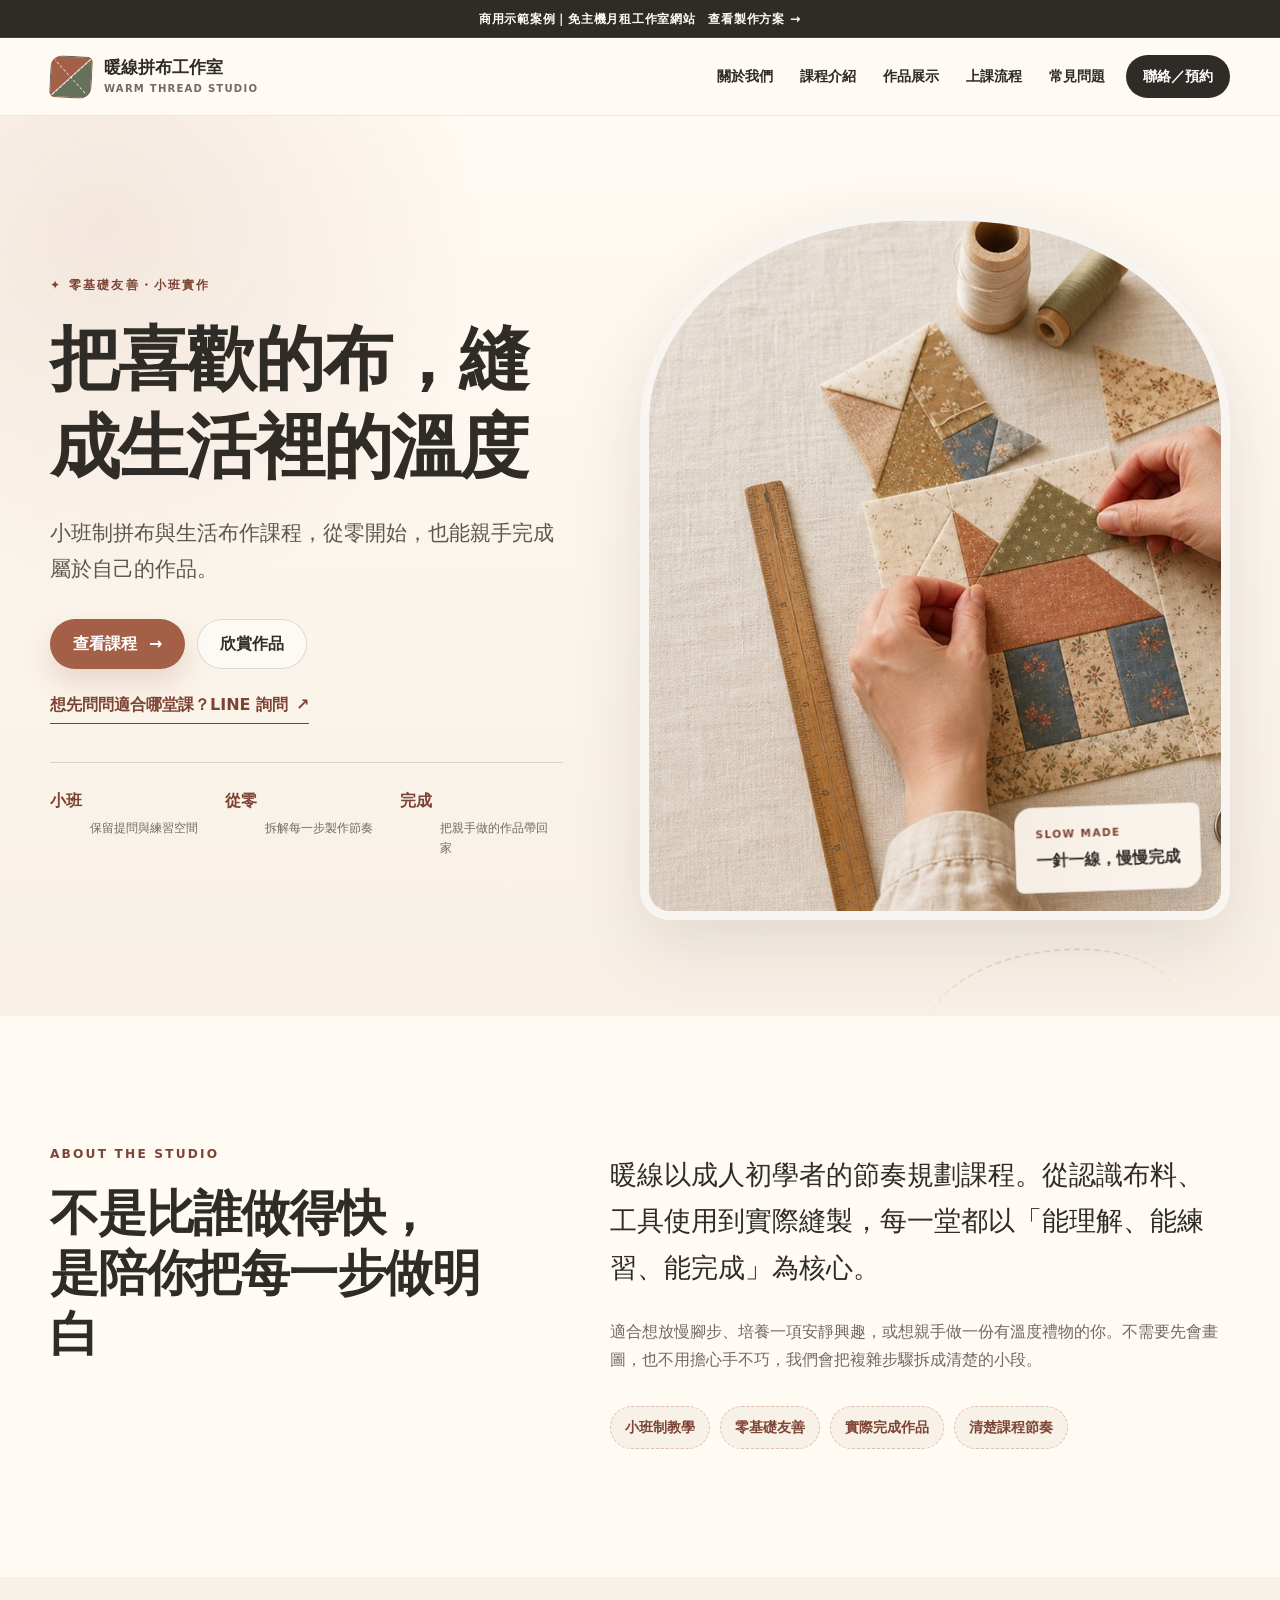
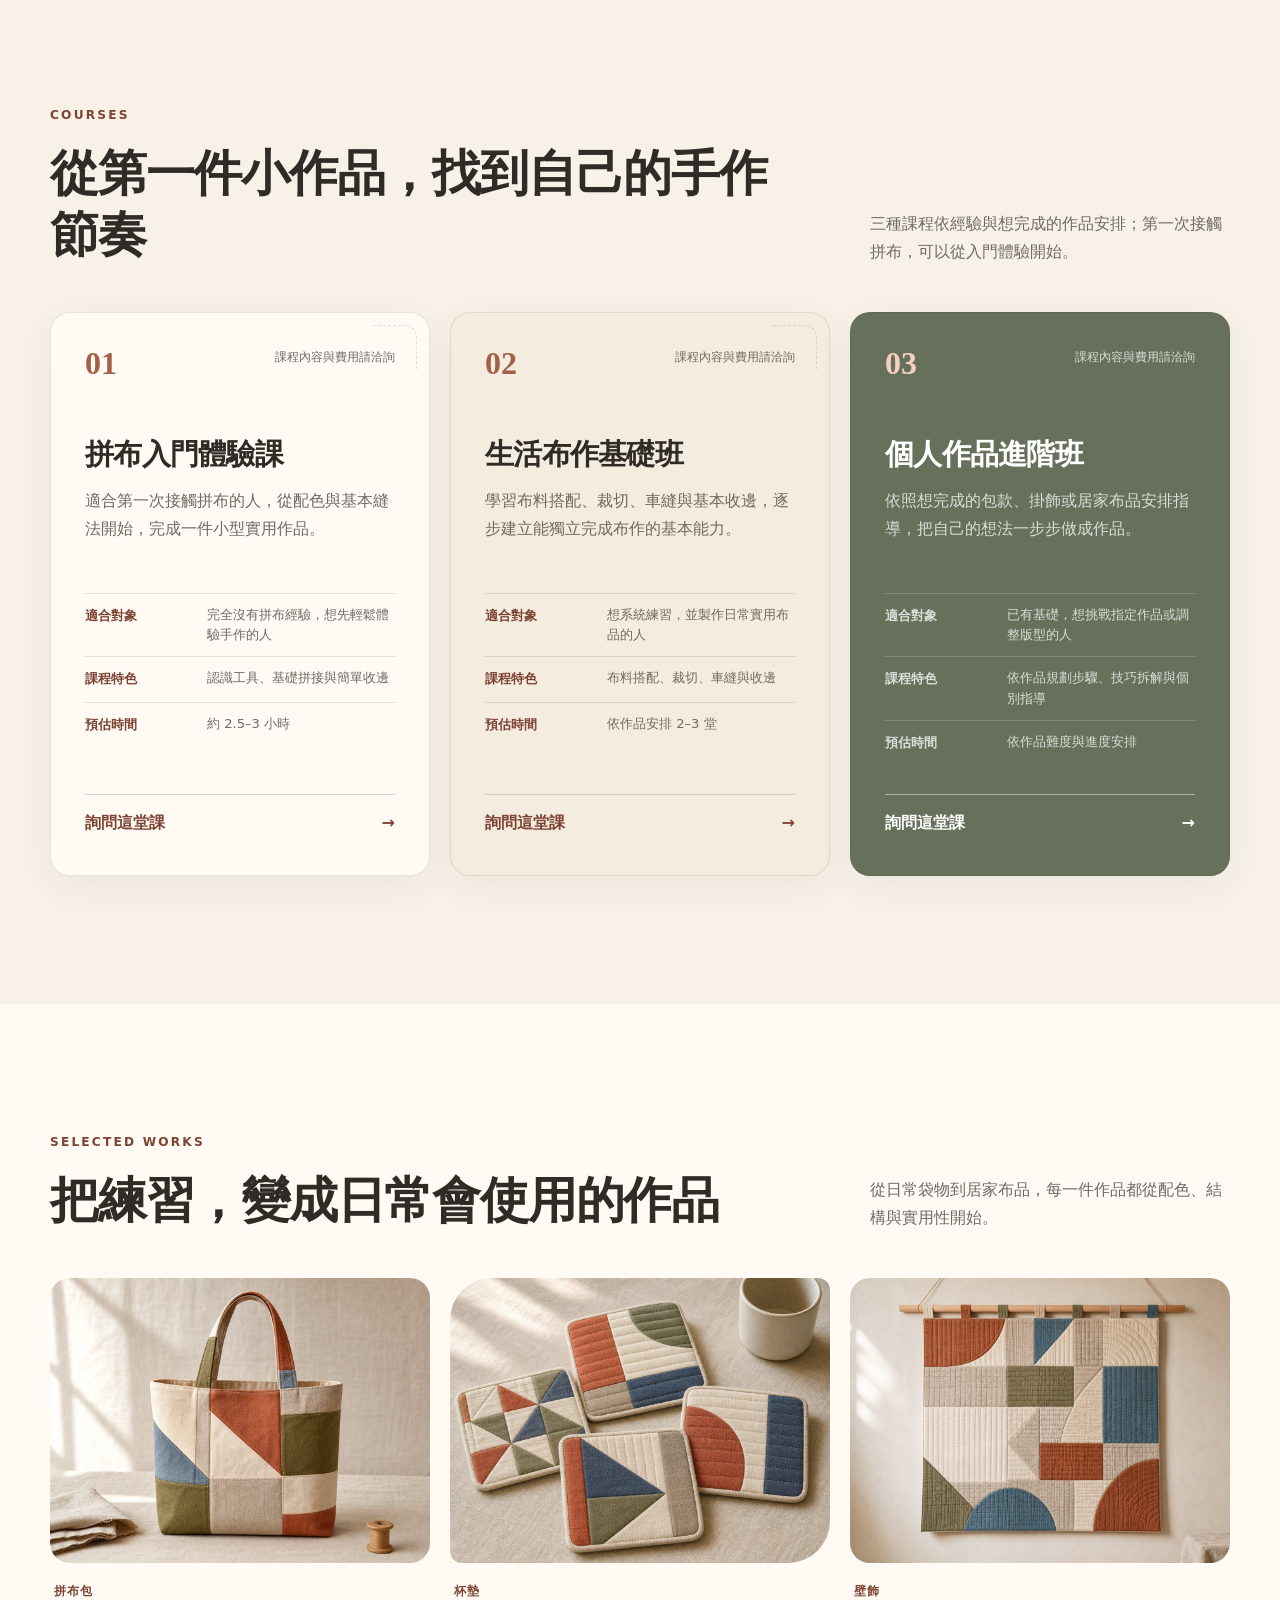
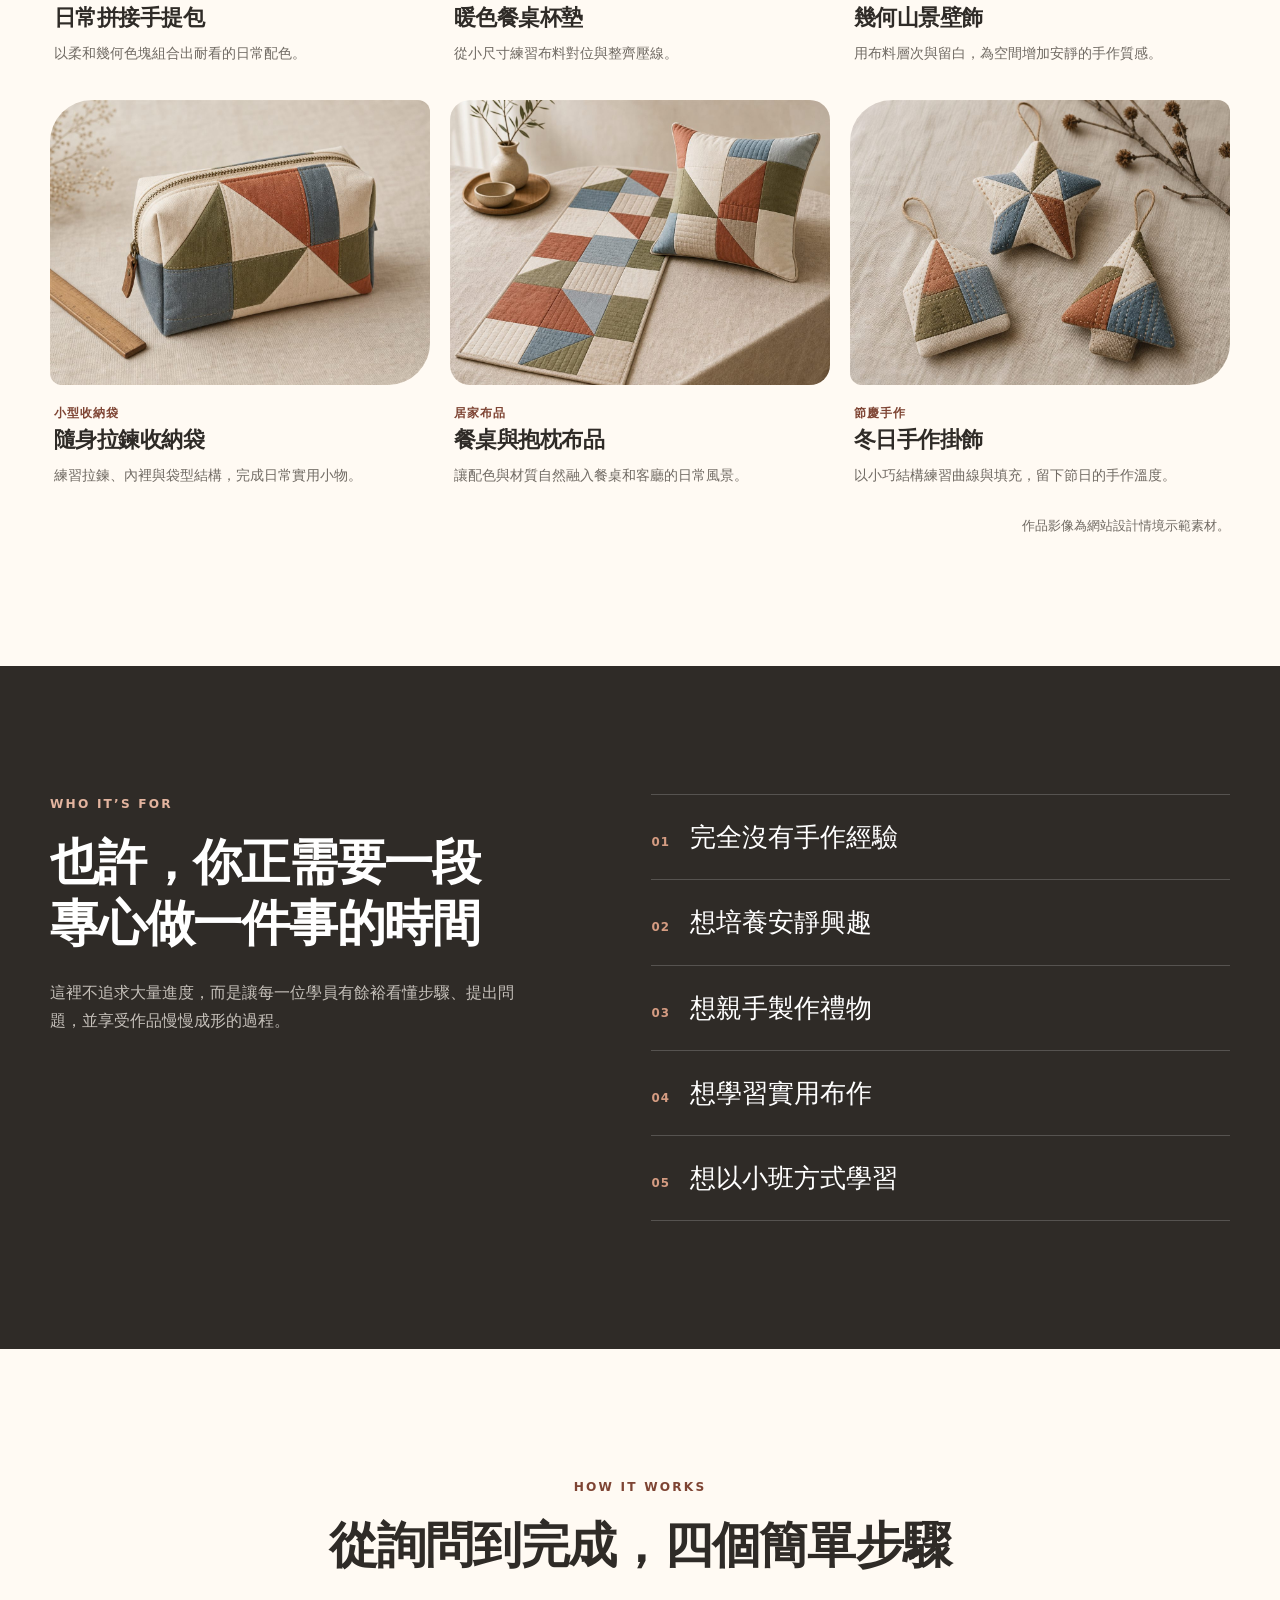
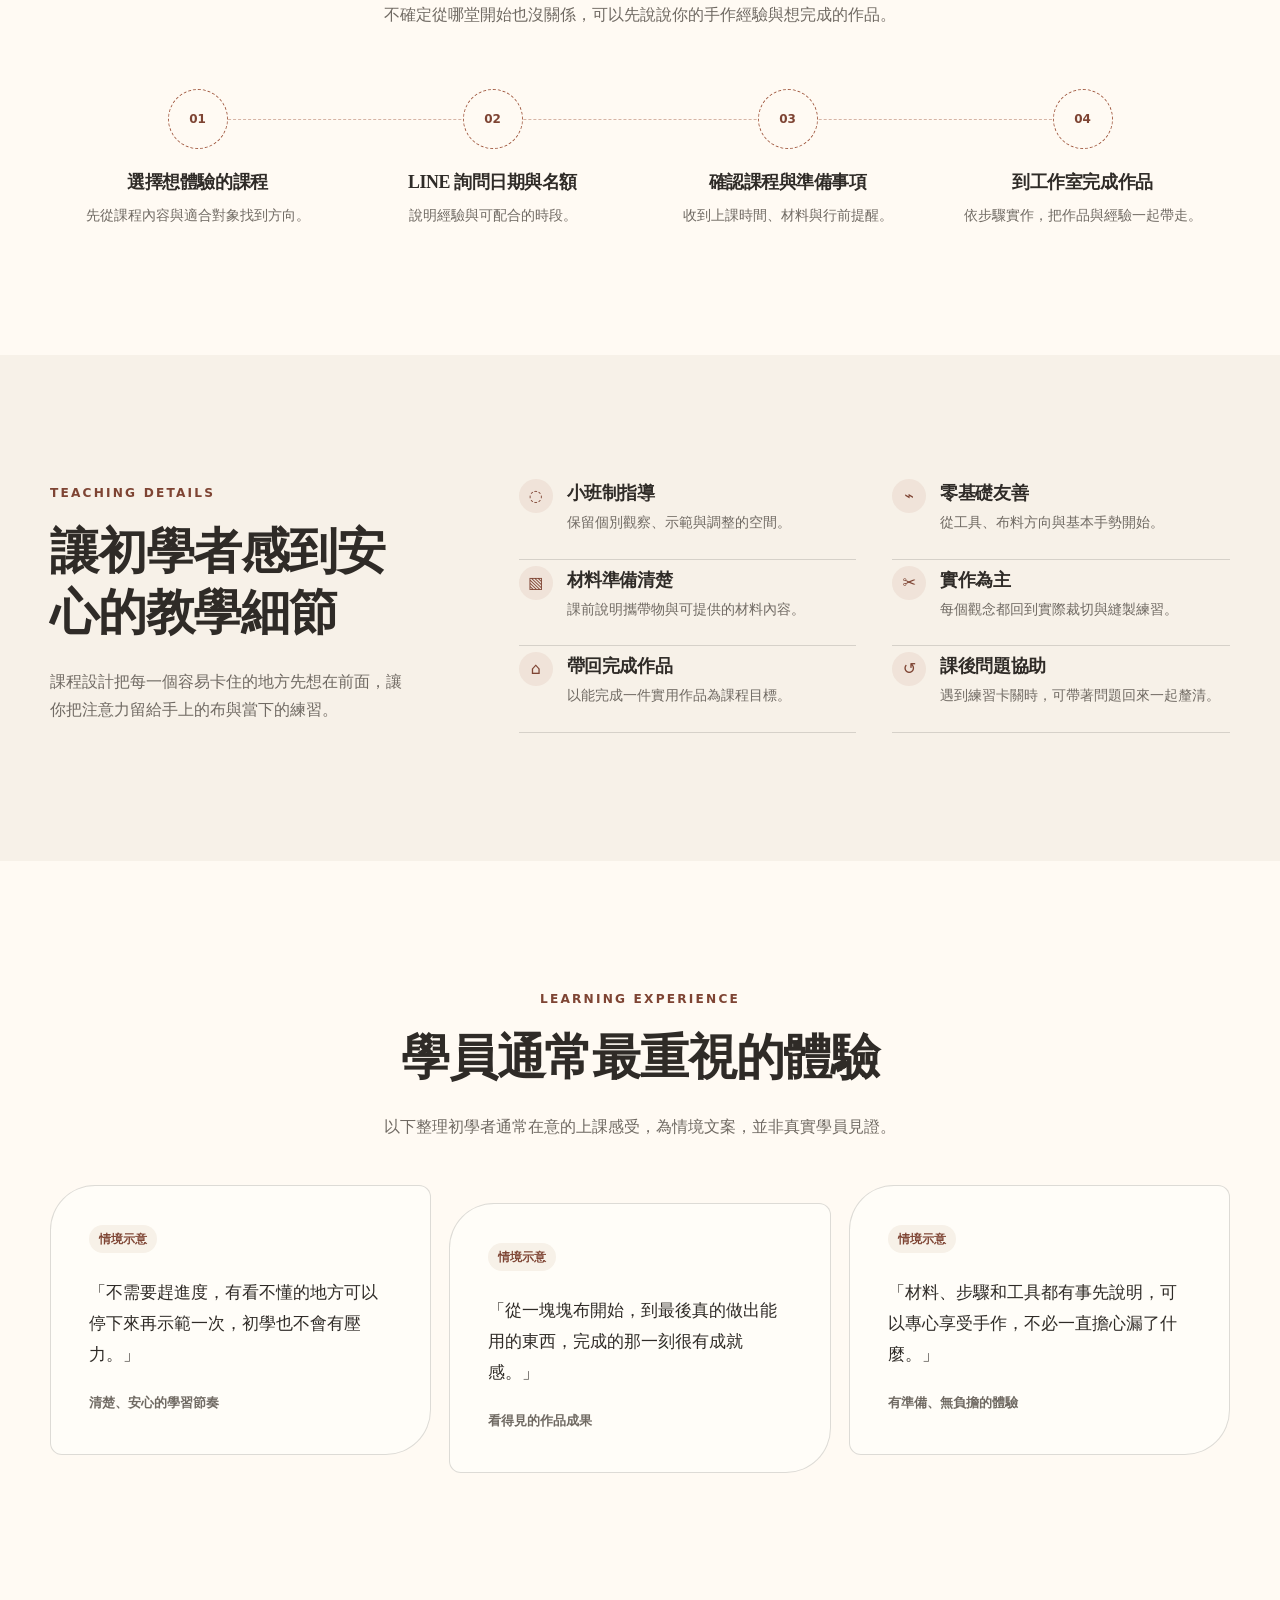
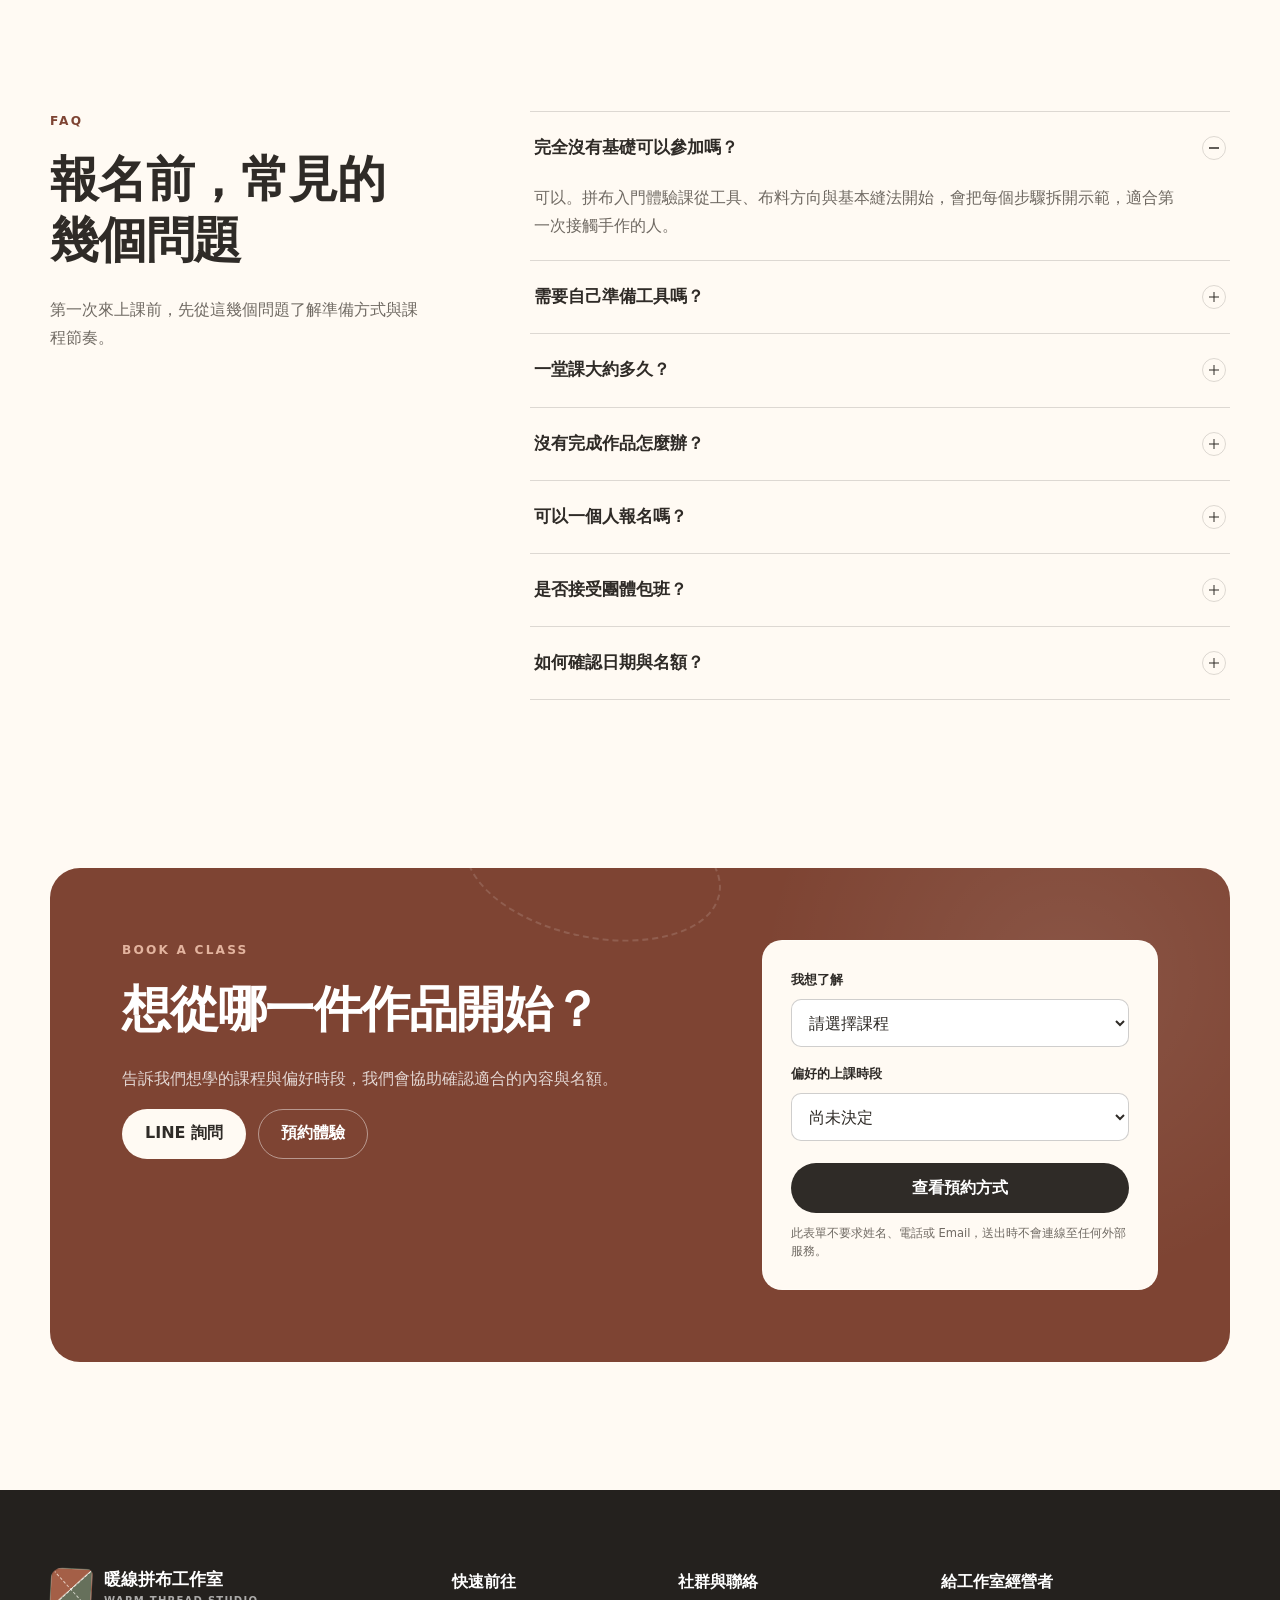
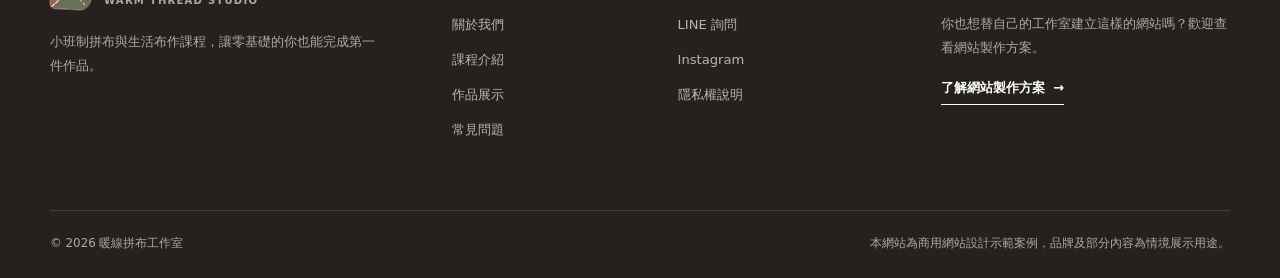
==== commit 9908774d: "補強 v1.1 成交展示與網站服務頁" ====
--- a/index.html
+++ b/index.html
@@ -4,35 +4,45 @@
   <meta charset="utf-8">
   <meta name="viewport" content="width=device-width, initial-scale=1">
   <meta name="theme-color" content="#a45f47">
-  <meta name="description" content="暖線拼布工作室商用示範網站：小班制拼布與生活布作課程，零基礎也能完成第一件作品。">
-  <meta name="robots" content="index, follow">
+  <meta name="description" content="暖線拼布工作室網站設計示範案例：以手機友善的一頁式網站，呈現零基礎拼布課程、作品、上課流程與預約入口。">
+  <meta name="robots" content="noindex, follow">
   <meta property="og:type" content="website">
   <meta property="og:locale" content="zh_TW">
   <meta property="og:site_name" content="暖線拼布工作室">
-  <meta property="og:title" content="暖線拼布工作室｜把喜歡的布，縫成生活裡的溫度">
+  <meta property="og:title" content="暖線拼布工作室｜拼布課程網站設計示範案例">
   <meta property="og:description" content="小班制拼布與生活布作課程，從零開始，也能親手完成屬於自己的作品。">
   <meta property="og:url" content="https://gavin1424.github.io/warm-thread-patchwork-demo/">
   <meta property="og:image" content="https://gavin1424.github.io/warm-thread-patchwork-demo/assets/hero-patchwork.jpg">
-  <meta property="og:image:alt" content="雙手在暖色布料工作桌上排列拼布作品">
+  <meta property="og:image:alt" content="暖色布料工作桌上的拼布製作情境">
   <meta name="twitter:card" content="summary_large_image">
+  <meta name="twitter:title" content="暖線拼布工作室｜拼布課程網站設計示範案例">
+  <meta name="twitter:description" content="小班制拼布與生活布作課程的商用網站設計示範案例。">
+  <meta name="twitter:image" content="https://gavin1424.github.io/warm-thread-patchwork-demo/assets/hero-patchwork.jpg">
   <link rel="canonical" href="https://gavin1424.github.io/warm-thread-patchwork-demo/">
   <link rel="icon" href="favicon.svg" type="image/svg+xml">
   <link rel="stylesheet" href="styles.css">
-  <title>暖線拼布工作室｜零基礎拼布與生活布作課程</title>
-  <script type="application/ld+json">
+  <title>暖線拼布工作室｜拼布課程網站設計示範案例</title>
+  <script type="application/ld+json" data-structured-data>
   {
     "@context": "https://schema.org",
     "@type": "WebSite",
-    "name": "暖線拼布工作室",
+    "name": "暖線拼布工作室｜網站設計示範案例",
     "url": "https://gavin1424.github.io/warm-thread-patchwork-demo/",
-    "description": "小班制拼布與生活布作課程示範網站，適合零基礎學員。",
+    "description": "小班制拼布與生活布作課程的商用網站設計示範案例。",
     "inLanguage": "zh-Hant",
     "isFamilyFriendly": true
   }
   </script>
 </head>
-<body>
+<body data-page="home">
   <a class="skip-link" href="#main-content">跳到主要內容</a>
+
+  <nav class="demo-case-bar" aria-label="示範案例與網站方案">
+    <a class="container demo-case-link" href="service.html">
+      <span class="demo-case-desktop">商用示範案例｜免主機月租工作室網站　查看製作方案 <span aria-hidden="true">→</span></span>
+      <span class="demo-case-mobile">示範案例｜查看網站方案 <span aria-hidden="true">→</span></span>
+    </a>
+  </nav>
 
   <header class="site-header" data-site-header>
     <div class="container header-inner">
@@ -70,7 +80,7 @@
             <a class="button button-primary" href="#courses">查看課程 <span aria-hidden="true">→</span></a>
             <a class="button button-quiet" href="#works">欣賞作品</a>
           </div>
-          <button class="text-link" type="button" data-contact-action="line">想先問問適合哪堂課？LINE 詢問 <span aria-hidden="true">↗</span></button>
+          <button class="text-link" type="button" data-brand-contact="line">想先問問適合哪堂課？LINE 詢問 <span aria-hidden="true">↗</span></button>
           <dl class="hero-promises" aria-label="課程重點">
             <div><dt>小班</dt><dd>保留提問與練習空間</dd></div>
             <div><dt>從零</dt><dd>拆解每一步製作節奏</dd></div>
@@ -116,7 +126,7 @@
             <p class="eyebrow">COURSES</p>
             <h2 id="courses-title">從第一件小作品，找到自己的手作節奏</h2>
           </div>
-          <p>課程依程度與目標安排，費用與可預約時段請於正式品牌資料串接後洽詢。</p>
+          <p>三種課程依經驗與想完成的作品安排；第一次接觸拼布，可以從入門體驗開始。</p>
         </div>
         <div class="course-grid" data-course-list aria-live="polite"></div>
       </div>
@@ -129,9 +139,10 @@
             <p class="eyebrow">SELECTED WORKS</p>
             <h2 id="works-title">把練習，變成日常會使用的作品</h2>
           </div>
-          <p>以下為示範作品分類，以自製布料圖形呈現；正式網站可直接替換為品牌實拍照片。</p>
+          <p>從日常袋物到居家布品，每一件作品都從配色、結構與實用性開始。</p>
         </div>
         <div class="work-grid" data-work-list></div>
+        <p class="work-disclosure">作品影像為網站設計情境示範素材。</p>
       </div>
     </section>
 
@@ -157,7 +168,7 @@
         <div class="section-heading centered">
           <p class="eyebrow">HOW IT WORKS</p>
           <h2 id="process-title">從詢問到完成，四個簡單步驟</h2>
-          <p>不確定從哪堂開始也沒關係，正式網站串接後可先用 LINE 說說你的經驗與想做的作品。</p>
+          <p>不確定從哪堂開始也沒關係，可以先說說你的手作經驗與想完成的作品。</p>
         </div>
         <ol class="process-list">
           <li><span class="step-number">01</span><div><h3>選擇想體驗的課程</h3><p>先從課程內容與適合對象找到方向。</p></div></li>
@@ -181,7 +192,7 @@
           <article><span aria-hidden="true">▧</span><h3>材料準備清楚</h3><p>課前說明攜帶物與可提供的材料內容。</p></article>
           <article><span aria-hidden="true">✂</span><h3>實作為主</h3><p>每個觀念都回到實際裁切與縫製練習。</p></article>
           <article><span aria-hidden="true">⌂</span><h3>帶回完成作品</h3><p>以能完成一件實用作品為課程目標。</p></article>
-          <article><span aria-hidden="true">↺</span><h3>課後問題協助</h3><p>正式服務可依品牌方式串接課後提問。</p></article>
+          <article><span aria-hidden="true">↺</span><h3>課後問題協助</h3><p>遇到練習卡關時，可帶著問題回來一起釐清。</p></article>
         </div>
       </div>
     </section>
@@ -191,7 +202,7 @@
         <div class="section-heading centered">
           <p class="eyebrow">LEARNING EXPERIENCE</p>
           <h2 id="experience-title">學員通常最重視的體驗</h2>
-          <p>以下為課程頁可呈現的情境文案，不是具名客戶評價，也不代表實際學員見證。</p>
+          <p>以下整理初學者通常在意的上課感受，為情境文案，並非真實學員見證。</p>
         </div>
         <div class="experience-grid">
           <article>
@@ -218,7 +229,7 @@
         <div class="section-heading">
           <p class="eyebrow">FAQ</p>
           <h2 id="faq-title">報名前，常見的幾個問題</h2>
-          <p>正式網站可依工作室的實際上課方式、材料規則與時段更新答案。</p>
+          <p>第一次來上課前，先從這幾個問題了解準備方式與課程節奏。</p>
         </div>
         <div class="faq-list" data-faq-list></div>
       </div>
@@ -229,10 +240,10 @@
         <div class="contact-copy">
           <p class="eyebrow eyebrow-light">BOOK A CLASS</p>
           <h2 id="contact-title">想從哪一件作品開始？</h2>
-          <p>正式合作後，這裡會串接品牌的 LINE、電話或表單。現在為示範模式，不會收集、儲存或傳送任何訪客資料。</p>
+          <p>告訴我們想學的課程與偏好時段，我們會協助確認適合的內容與名額。</p>
           <div class="button-row">
-            <button class="button button-light" type="button" data-contact-action="line">LINE 詢問</button>
-            <button class="button button-outline-light" type="button" data-contact-action="booking">預約體驗</button>
+            <button class="button button-light" type="button" data-brand-contact="line">LINE 詢問</button>
+            <button class="button button-outline-light" type="button" data-brand-contact="booking">預約體驗</button>
           </div>
         </div>
         <form class="demo-form" id="demo-form" aria-describedby="demo-form-note">
@@ -254,7 +265,7 @@
               <option>週末</option>
             </select>
           </div>
-          <button class="button button-light button-full" type="submit">查看預約方式（示範）</button>
+          <button class="button button-light button-full" type="submit">查看預約方式</button>
           <p id="demo-form-note">此表單不要求姓名、電話或 Email，送出時不會連線至任何外部服務。</p>
         </form>
       </div>
@@ -279,14 +290,14 @@
       </nav>
       <div class="footer-contact">
         <strong>社群與聯絡</strong>
-        <button type="button" data-contact-action="line">LINE 詢問（示範）</button>
-        <button type="button" data-contact-action="social">Instagram（待串接）</button>
+        <button type="button" data-brand-contact="line">LINE 詢問</button>
+        <button type="button" data-brand-contact="social">Instagram</button>
         <button type="button" data-privacy>隱私權說明</button>
       </div>
       <div class="footer-service">
         <strong>給工作室經營者</strong>
-        <p>你也想替自己的工作室建立這樣的網站嗎？歡迎索取網站製作方案。</p>
-        <button class="text-link text-link-light" type="button" data-contact-action="service">了解網站製作方案 <span aria-hidden="true">→</span></button>
+        <p>你也想替自己的工作室建立這樣的網站嗎？歡迎查看網站製作方案。</p>
+        <a class="text-link text-link-light" href="service.html">了解網站製作方案 <span aria-hidden="true">→</span></a>
       </div>
     </div>
     <div class="container footer-bottom">
@@ -297,28 +308,39 @@
 
   <div class="mobile-cta" aria-label="手機快速操作">
     <a href="#courses">查看課程</a>
-    <button type="button" data-contact-action="line">LINE 詢問</button>
+    <button type="button" data-brand-contact="line">LINE 詢問</button>
   </div>
 
   <dialog class="dialog" id="demo-dialog" aria-labelledby="demo-dialog-title">
     <div class="dialog-inner">
-      <button class="dialog-close" type="button" aria-label="關閉示範提示" data-dialog-close>×</button>
+      <button class="dialog-close" type="button" aria-label="關閉示範提示" data-close-dialog="demo-dialog">×</button>
       <span class="dialog-icon" aria-hidden="true">⌁</span>
       <p class="eyebrow">DEMO MODE</p>
       <h2 id="demo-dialog-title">這是示範網站</h2>
-      <p data-demo-message>正式合作後將串接品牌的 LINE、電話或表單。目前不會開啟假帳號、不會撥打假號碼，也不會傳送任何資料。</p>
-      <button class="button button-primary button-full" type="button" data-dialog-close>我知道了</button>
+      <p data-demo-message>這是示範網站，品牌課程的 LINE、電話與表單尚未串接。目前不會開啟假帳號、不會撥打假號碼，也不會儲存或傳送任何資料。</p>
+      <button class="button button-primary button-full" type="button" data-close-dialog="demo-dialog">我知道了</button>
+    </div>
+  </dialog>
+
+  <dialog class="dialog" id="service-dialog" aria-labelledby="service-dialog-title">
+    <div class="dialog-inner">
+      <button class="dialog-close" type="button" aria-label="關閉網站製作聯絡提示" data-close-dialog="service-dialog">×</button>
+      <span class="dialog-icon" aria-hidden="true">↗</span>
+      <p class="eyebrow">WEBSITE SERVICE</p>
+      <h2 id="service-dialog-title">網站製作聯絡方式尚待設定</h2>
+      <p data-service-message>網站製作聯絡方式尚待設定；若你是收到此示範連結，請直接回覆傳送連結的對話。</p>
+      <button class="button button-primary button-full" type="button" data-close-dialog="service-dialog">我知道了</button>
     </div>
   </dialog>
 
   <dialog class="dialog" id="privacy-dialog" aria-labelledby="privacy-dialog-title">
     <div class="dialog-inner dialog-wide">
-      <button class="dialog-close" type="button" aria-label="關閉隱私權說明" data-privacy-close>×</button>
+      <button class="dialog-close" type="button" aria-label="關閉隱私權說明" data-close-dialog="privacy-dialog">×</button>
       <p class="eyebrow">PRIVACY</p>
       <h2 id="privacy-dialog-title">示範站隱私權說明</h2>
-      <p>本示範網站不使用追蹤碼、不設定行銷 Cookie，也不將表單內容傳送至伺服器。頁面中的預約與聯絡操作只會顯示示範提示。</p>
-      <p>正式客戶網站上線前，應依實際使用的表單、分析工具與第三方服務，補充完整的個資蒐集目的、保存方式及聯絡窗口。</p>
-      <button class="button button-primary" type="button" data-privacy-close>關閉</button>
+      <p>本網站不使用追蹤碼、不設定行銷 Cookie，也不將表單內容傳送至伺服器。頁面中的品牌預約與聯絡操作只會顯示示範提示。</p>
+      <p>正式營運時，隱私權內容會依實際使用的表單、分析工具與第三方服務更新。</p>
+      <button class="button button-primary" type="button" data-close-dialog="privacy-dialog">關閉</button>
     </div>
   </dialog>
 
--- a/styles.css
+++ b/styles.css
@@ -1,1963 +1,26 @@
-:root {
-  --ink: #2f2b27;
-  --muted: #706a63;
-  --paper: #f7f1e8;
-  --cream: #fffaf3;
-  --white: #ffffff;
-  --clay: #a45f47;
-  --clay-dark: #7e4433;
-  --olive: #66705b;
-  --blue: #647887;
-  --line: rgba(47, 43, 39, 0.16);
-  --shadow: 0 24px 70px rgba(71, 55, 43, 0.13);
-  --radius-lg: 30px;
-  --radius-md: 20px;
-  --radius-sm: 12px;
-  --container: 1180px;
-  --header-height: 78px;
-  --font-sans: "Noto Sans TC", "PingFang TC", "Microsoft JhengHei", system-ui, sans-serif;
-  --font-serif: "Noto Serif TC", "Source Han Serif TC", "Songti TC", "PMingLiU", serif;
-}
+@import url("styles-v11.css");
 
-*,
-*::before,
-*::after {
-  box-sizing: border-box;
-}
-
-html {
-  scroll-behavior: smooth;
-  scroll-padding-top: calc(var(--header-height) + 20px);
-}
-
-body {
-  margin: 0;
-  min-width: 320px;
-  color: var(--ink);
-  background: var(--cream);
-  font-family: var(--font-sans);
-  font-size: 16px;
-  line-height: 1.75;
-  overflow-x: clip;
-  text-rendering: optimizeLegibility;
-  -webkit-font-smoothing: antialiased;
-}
-
-body::before {
-  position: fixed;
-  inset: 0;
-  z-index: -1;
-  pointer-events: none;
-  content: "";
-  opacity: 0.38;
-  background-image:
-    radial-gradient(circle at 20% 20%, rgba(164, 95, 71, 0.035) 0 1px, transparent 1.5px),
-    radial-gradient(circle at 80% 70%, rgba(102, 112, 91, 0.04) 0 1px, transparent 1.5px);
-  background-size: 14px 14px, 19px 19px;
-}
-
-img,
-svg {
-  display: block;
-  max-width: 100%;
-}
-
-button,
-select,
-input,
-textarea {
-  font: inherit;
-}
-
-button,
-a {
-  -webkit-tap-highlight-color: transparent;
-}
-
-button {
-  color: inherit;
-}
-
-a {
-  color: inherit;
-  text-decoration: none;
-}
-
-h1,
-h2,
-h3,
-p,
-dl,
-dd {
-  margin-top: 0;
-}
-
-h1,
-h2,
-h3 {
-  font-family: var(--font-serif);
-  line-height: 1.25;
-  letter-spacing: -0.025em;
-}
-
-h1 {
-  margin-bottom: 24px;
-  font-size: clamp(2.7rem, 5.5vw, 5.25rem);
-  font-weight: 700;
-}
-
-h2 {
-  margin-bottom: 24px;
-  font-size: clamp(2.05rem, 3.8vw, 3.5rem);
-  font-weight: 700;
-}
-
-h3 {
-  font-size: 1.35rem;
-}
-
-p {
-  color: var(--muted);
-}
-
-::selection {
-  color: var(--white);
-  background: var(--clay);
-}
-
-:focus-visible {
-  outline: 3px solid #d78262;
-  outline-offset: 4px;
-  border-radius: 4px;
-}
-
-.skip-link {
-  position: fixed;
-  top: 12px;
-  left: 12px;
-  z-index: 999;
-  padding: 10px 16px;
-  color: var(--white);
-  background: var(--ink);
-  border-radius: 8px;
-  transform: translateY(-150%);
-}
-
-.skip-link:focus {
-  transform: translateY(0);
-}
-
-.container {
-  width: min(calc(100% - 40px), var(--container));
-  margin-inline: auto;
-}
-
-.section {
-  padding-block: clamp(78px, 10vw, 142px);
-}
-
-.section-tint {
-  background: var(--paper);
-}
-
-.section-dark {
-  color: var(--white);
-  background: var(--ink);
-}
-
-.section-dark p {
-  color: rgba(255, 250, 243, 0.72);
-}
-
-.eyebrow {
-  margin-bottom: 18px;
-  color: var(--clay-dark);
-  font-size: 0.76rem;
-  font-weight: 800;
-  letter-spacing: 0.18em;
-  text-transform: uppercase;
-}
-
-.eyebrow-light {
-  color: #e3b49f !important;
-}
-
-.section-heading {
-  max-width: 660px;
-}
-
-.section-heading > p:last-child {
-  margin-bottom: 0;
-}
-
-.section-heading-row {
-  display: flex;
-  align-items: end;
-  justify-content: space-between;
-  max-width: none;
-  margin-bottom: 46px;
-  gap: 64px;
-}
-
-.section-heading-row > div {
-  max-width: 720px;
-}
-
-.section-heading-row h2,
-.section-heading-row .eyebrow {
-  margin-bottom: 0;
-}
-
-.section-heading-row .eyebrow {
-  margin-bottom: 18px;
-}
-
-.section-heading-row > p {
-  max-width: 360px;
-}
-
-.centered {
-  margin-inline: auto;
-  text-align: center;
-}
-
-.button-row {
-  display: flex;
-  flex-wrap: wrap;
-  align-items: center;
-  gap: 12px;
-}
-
-.button {
-  display: inline-flex;
-  min-height: 50px;
-  align-items: center;
-  justify-content: center;
-  gap: 12px;
-  padding: 13px 22px;
-  border: 1px solid transparent;
-  border-radius: 999px;
-  cursor: pointer;
-  font-weight: 750;
-  line-height: 1.3;
-  transition: transform 180ms ease, background-color 180ms ease, border-color 180ms ease;
-}
-
-.button:hover {
-  transform: translateY(-2px);
-}
-
-.button-primary {
-  color: var(--white);
-  background: var(--clay);
-  box-shadow: 0 12px 28px rgba(164, 95, 71, 0.22);
-}
-
-.button-primary:hover {
-  background: var(--clay-dark);
-}
-
-.button-quiet {
-  border-color: var(--line);
-  background: rgba(255, 255, 255, 0.44);
-}
-
-.button-quiet:hover {
-  border-color: var(--clay);
-  background: var(--white);
-}
-
-.button-light {
-  color: var(--ink);
-  background: var(--cream);
-}
-
-.button-light:hover {
-  background: var(--white);
-}
-
-.button-outline-light {
-  color: var(--white);
-  border-color: rgba(255, 255, 255, 0.45);
-  background: transparent;
-}
-
-.button-outline-light:hover {
-  border-color: var(--white);
-  background: rgba(255, 255, 255, 0.08);
-}
-
-.button-full {
-  width: 100%;
-}
-
-.text-link {
-  display: inline-flex;
-  align-items: center;
-  gap: 8px;
-  margin-top: 18px;
-  padding: 4px 0;
-  color: var(--clay-dark);
-  background: transparent;
-  border: 0;
-  border-bottom: 1px solid currentColor;
-  cursor: pointer;
-  font-weight: 760;
-}
-
-.text-link-light {
-  color: var(--white);
-}
-
-/* Header */
-.site-header {
-  position: sticky;
-  top: 0;
-  z-index: 100;
-  height: var(--header-height);
-  border-bottom: 1px solid rgba(47, 43, 39, 0.1);
-  background: rgba(255, 250, 243, 0.91);
-  backdrop-filter: blur(16px);
-}
-
-.header-inner {
-  display: flex;
-  height: 100%;
-  align-items: center;
-  justify-content: space-between;
-  gap: 24px;
-}
-
-.brand {
-  display: inline-flex;
-  min-width: 0;
-  align-items: center;
-  gap: 12px;
-}
-
-.brand-symbol {
-  position: relative;
-  display: grid;
-  width: 42px;
-  height: 42px;
-  flex: 0 0 auto;
-  place-items: center;
-  overflow: hidden;
-  background:
-    linear-gradient(135deg, var(--clay) 0 49%, transparent 50%),
-    linear-gradient(315deg, var(--olive) 0 49%, var(--paper) 50%);
-  border: 1px solid rgba(47, 43, 39, 0.18);
-  border-radius: 12px 6px 12px 6px;
-  transform: rotate(3deg);
-}
-
-.brand-symbol::before,
-.brand-symbol::after {
-  position: absolute;
-  content: "";
-  opacity: 0.7;
-}
-
-.brand-symbol::before {
-  width: 52px;
-  border-top: 1px dashed var(--cream);
-  transform: rotate(45deg);
-}
-
-.brand-symbol::after {
-  height: 52px;
-  border-left: 1px dashed var(--cream);
-  transform: rotate(45deg);
-}
-
-.brand-copy {
-  display: flex;
-  min-width: 0;
-  flex-direction: column;
-  line-height: 1.25;
-}
-
-.brand-copy strong {
-  overflow: hidden;
-  font-family: var(--font-serif);
-  font-size: 1.05rem;
-  text-overflow: ellipsis;
-  white-space: nowrap;
-}
-
-.brand-copy small {
-  margin-top: 4px;
-  color: var(--muted);
-  font-size: 0.63rem;
-  font-weight: 700;
-  letter-spacing: 0.12em;
-  text-transform: uppercase;
-}
-
-.site-nav {
-  display: flex;
-  align-items: center;
-  gap: 5px;
-}
-
-.site-nav a {
-  padding: 9px 11px;
-  border-radius: 999px;
-  font-size: 0.9rem;
-  font-weight: 650;
-}
-
-.site-nav a:hover {
-  color: var(--clay-dark);
-  background: var(--paper);
-}
-
-.site-nav .nav-cta {
-  margin-left: 5px;
-  padding-inline: 17px;
-  color: var(--white);
-  background: var(--ink);
-}
-
-.site-nav .nav-cta:hover {
-  color: var(--white);
-  background: var(--clay-dark);
-}
-
-.menu-toggle {
-  display: none;
-  width: 46px;
-  height: 46px;
-  place-items: center;
-  padding: 11px;
-  background: transparent;
-  border: 1px solid var(--line);
-  border-radius: 50%;
-  cursor: pointer;
-}
-
-.menu-toggle span {
-  display: block;
-  width: 20px;
-  height: 1.5px;
-  margin: 3px auto;
-  background: var(--ink);
-  transition: transform 180ms ease, opacity 180ms ease;
-}
-
-.menu-toggle[aria-expanded="true"] span:nth-child(1) {
-  transform: translateY(4.5px) rotate(45deg);
-}
-
-.menu-toggle[aria-expanded="true"] span:nth-child(2) {
-  opacity: 0;
-}
-
-.menu-toggle[aria-expanded="true"] span:nth-child(3) {
-  transform: translateY(-4.5px) rotate(-45deg);
-}
-
-/* Hero */
-.hero {
-  position: relative;
-  display: flex;
-  min-height: calc(100svh - var(--header-height));
-  align-items: center;
-  overflow: hidden;
-  background:
-    radial-gradient(circle at 8% 12%, rgba(164, 95, 71, 0.12), transparent 27%),
-    linear-gradient(180deg, #fffaf3 0%, #f8f0e6 100%);
-}
-
-.hero::after {
-  position: absolute;
-  right: 8%;
-  bottom: -64px;
-  width: 250px;
-  height: 130px;
-  content: "";
-  opacity: 0.18;
-  border-top: 2px dashed var(--clay);
-  border-radius: 50%;
-  transform: rotate(-8deg);
-  pointer-events: none;
-}
-
-.hero-grid {
-  display: grid;
-  align-items: center;
-  padding-block: clamp(56px, 8vw, 96px);
-  grid-template-columns: minmax(0, 0.93fr) minmax(0, 1.07fr);
-  gap: clamp(42px, 6vw, 82px);
-}
-
-.hero-copy,
-.hero-visual {
-  min-width: 0;
-}
-
-.hero-lead {
-  max-width: 600px;
-  margin-bottom: 32px;
-  color: #5e5750;
-  font-size: clamp(1.08rem, 1.7vw, 1.3rem);
-}
-
-.hero-image-wrap {
-  position: relative;
-  aspect-ratio: 5 / 6;
-  overflow: hidden;
-  background: #e6dacb;
-  border: 9px solid rgba(255, 255, 255, 0.72);
-  border-radius: 46% 46% var(--radius-lg) var(--radius-lg) / 30% 30% var(--radius-lg) var(--radius-lg);
-  box-shadow: var(--shadow);
-}
-
-.hero-image-wrap img {
-  width: 100%;
-  height: 100%;
-  object-fit: cover;
-  object-position: 67% center;
-}
-
-.stitch-note {
-  position: absolute;
-  right: 20px;
-  bottom: 20px;
-  display: flex;
-  max-width: 260px;
-  flex-direction: column;
-  padding: 17px 20px;
-  background: rgba(255, 250, 243, 0.9);
-  border: 1px solid rgba(47, 43, 39, 0.13);
-  border-radius: 18px 8px 18px 8px;
-  box-shadow: 0 16px 36px rgba(47, 43, 39, 0.14);
-  transform: rotate(-2deg);
-  backdrop-filter: blur(8px);
-}
-
-.stitch-note span {
-  color: var(--clay-dark);
-  font-size: 0.66rem;
-  font-weight: 800;
-  letter-spacing: 0.13em;
-  text-transform: uppercase;
-}
-
-.stitch-note strong {
-  margin-top: 4px;
-  font-family: var(--font-serif);
-  font-size: 1rem;
-}
-
-.hero-promises {
-  display: grid;
-  margin: 38px 0 0;
-  padding-top: 24px;
-  border-top: 1px solid var(--line);
-  grid-template-columns: repeat(3, 1fr);
-  gap: 12px;
-}
-
-.hero-promises div {
-  min-width: 0;
-  padding-right: 12px;
-}
-
-.hero-promises dt {
-  margin-bottom: 2px;
-  color: var(--clay-dark);
-  font-family: var(--font-serif);
-  font-size: 1.03rem;
-  font-weight: 800;
-}
-
-.hero-promises dd {
-  color: var(--muted);
-  font-size: 0.78rem;
-  line-height: 1.55;
-}
-
-/* About */
-.intro-grid {
-  display: grid;
-  grid-template-columns: minmax(0, 0.85fr) minmax(0, 1.15fr);
-  gap: clamp(50px, 8vw, 120px);
-}
-
-.intro-copy {
-  padding-top: 8px;
-}
-
-.large-copy {
-  color: var(--ink);
-  font-family: var(--font-serif);
-  font-size: clamp(1.25rem, 2.2vw, 1.7rem);
-  line-height: 1.7;
-}
-
-.inline-points {
-  display: flex;
-  flex-wrap: wrap;
-  margin: 32px 0 0;
-  padding: 0;
-  list-style: none;
-  gap: 10px;
-}
-
-.inline-points li {
-  padding: 8px 14px;
-  color: var(--clay-dark);
-  background: var(--paper);
-  border: 1px dashed rgba(164, 95, 71, 0.34);
-  border-radius: 999px;
-  font-size: 0.88rem;
-  font-weight: 700;
-}
-
-/* Courses */
-.course-grid {
-  display: grid;
-  grid-template-columns: repeat(3, minmax(0, 1fr));
-  gap: 20px;
-}
-
-.course-card {
-  position: relative;
-  display: flex;
-  min-width: 0;
-  flex-direction: column;
-  padding: clamp(25px, 3vw, 34px);
-  overflow: hidden;
-  background: var(--cream);
-  border: 1px solid rgba(47, 43, 39, 0.1);
-  border-radius: var(--radius-md);
-  box-shadow: 0 10px 36px rgba(71, 55, 43, 0.06);
-}
-
-.course-card::before {
-  position: absolute;
-  top: 12px;
-  right: 12px;
-  width: 44px;
-  height: 44px;
-  content: "";
-  opacity: 0.2;
-  border-top: 1px dashed var(--clay);
-  border-right: 1px dashed var(--clay);
-  border-radius: 0 12px 0 0;
-}
-
-.course-card:nth-child(2) {
-  background: #f4ecdf;
-}
-
-.course-card:nth-child(3) {
-  color: var(--white);
-  background: var(--olive);
-}
-
-.course-card:nth-child(3) p,
-.course-card:nth-child(3) dd,
-.course-card:nth-child(3) dt,
-.course-card:nth-child(3) .course-note {
-  color: rgba(255, 255, 255, 0.76);
-}
-
-.course-card:nth-child(3) .card-link {
-  color: var(--white);
-  border-color: rgba(255, 255, 255, 0.45);
-}
-
-.course-card:nth-child(3) .course-number {
-  color: #f5d0bf;
-}
-
-.course-top {
-  display: flex;
-  min-height: 60px;
-  align-items: start;
-  justify-content: space-between;
-  margin-bottom: 30px;
-  gap: 12px;
-}
-
-.course-number {
-  color: var(--clay);
-  font-family: var(--font-serif);
-  font-size: 2rem;
-  font-weight: 800;
-  line-height: 1;
-}
-
-.course-note {
-  max-width: 150px;
-  color: var(--muted);
-  font-size: 0.72rem;
-  text-align: right;
-}
-
-.course-card h3 {
-  margin-bottom: 14px;
-  font-size: clamp(1.4rem, 2.3vw, 1.8rem);
-}
-
-.course-summary {
-  min-height: 84px;
-  margin-bottom: 22px;
-}
-
-.course-meta {
-  margin: 0 0 28px;
-}
-
-.course-meta div {
-  display: grid;
-  padding-block: 11px;
-  border-top: 1px solid rgba(47, 43, 39, 0.12);
-  grid-template-columns: 72px minmax(0, 1fr);
-  gap: 10px;
-}
-
-.course-card:nth-child(3) .course-meta div {
-  border-color: rgba(255, 255, 255, 0.18);
-}
-
-.course-meta dt,
-.course-meta dd {
-  font-size: 0.82rem;
-}
-
-.course-meta dt {
-  color: var(--clay-dark);
-  font-weight: 800;
-}
-
-.course-meta dd {
-  color: var(--muted);
-  line-height: 1.55;
-}
-
-.card-link {
-  display: flex;
-  align-items: center;
-  justify-content: space-between;
-  width: 100%;
-  margin-top: auto;
-  padding: 14px 0 4px;
-  color: var(--clay-dark);
-  background: transparent;
-  border: 0;
-  border-top: 1px solid rgba(47, 43, 39, 0.16);
-  cursor: pointer;
-  font-weight: 800;
-  text-align: left;
-}
-
-/* Works */
-.work-grid {
-  display: grid;
-  grid-template-columns: repeat(3, minmax(0, 1fr));
-  gap: 34px 20px;
-}
-
-.work-card {
-  min-width: 0;
-}
-
-.work-visual {
-  position: relative;
-  aspect-ratio: 4 / 3;
-  overflow: hidden;
-  background: var(--paper);
-  border-radius: var(--radius-md);
-}
-
-.work-visual img,
-.fabric-art {
-  width: 100%;
-  height: 100%;
-}
-
-.work-visual img {
-  object-fit: cover;
-}
-
-.work-card:nth-child(2n) .work-visual {
-  border-radius: 42px var(--radius-sm) 42px var(--radius-sm);
-}
-
-.work-caption {
-  display: grid;
-  padding: 18px 4px 0;
-  grid-template-columns: minmax(0, 1fr) auto;
-  gap: 3px 12px;
-}
-
-.work-caption span {
-  color: var(--clay-dark);
-  font-size: 0.75rem;
-  font-weight: 800;
-  letter-spacing: 0.08em;
-  text-transform: uppercase;
-  grid-column: 1 / -1;
-}
-
-.work-caption h3 {
-  margin-bottom: 0;
-}
-
-.work-caption p {
-  margin: 6px 0 0;
-  font-size: 0.88rem;
-  grid-column: 1 / -1;
-}
-
-.fabric-art {
-  position: relative;
-  overflow: hidden;
-  background-color: #e7d8c4;
-  background-image:
-    linear-gradient(90deg, rgba(255, 255, 255, 0.12) 50%, transparent 50%),
-    linear-gradient(rgba(47, 43, 39, 0.045) 1px, transparent 1px);
-  background-size: 5px 100%, 100% 4px;
-}
-
-.fabric-art::before,
-.fabric-art::after,
-.fabric-piece {
-  position: absolute;
-  display: block;
-  content: "";
-}
-
-.fabric-art::after {
-  inset: 14px;
-  pointer-events: none;
-  border: 1px dashed rgba(255, 255, 255, 0.75);
-  border-radius: 13px;
-}
-
-.work-bag {
-  background-color: #d9c6ac;
-}
-
-.work-bag::before {
-  left: 24%;
-  bottom: 13%;
-  width: 52%;
-  height: 60%;
-  background:
-    linear-gradient(45deg, transparent 50%, rgba(255,255,255,.25) 50%) 0 0 / 50% 50%,
-    linear-gradient(135deg, var(--clay) 50%, var(--blue) 50%) 100% 0 / 50% 50%,
-    linear-gradient(45deg, var(--olive) 50%, #ece0cf 50%) 0 100% / 50% 50%,
-    linear-gradient(135deg, #cf9479 50%, #4f6572 50%) 100% 100% / 50% 50%;
-  background-repeat: no-repeat;
-  border: 5px solid #f2e7d7;
-  border-radius: 5px 5px 18px 18px;
-  box-shadow: 0 14px 25px rgba(47,43,39,.22);
-}
-
-.work-bag .piece-one {
-  left: 35%;
-  top: 18%;
-  width: 30%;
-  height: 35%;
-  border: 8px solid #735545;
-  border-bottom: 0;
-  border-radius: 30px 30px 0 0;
-}
-
-.work-coaster {
-  background-color: #6e7f83;
-}
-
-.work-coaster::before {
-  top: 19%;
-  left: 16%;
-  width: 42%;
-  aspect-ratio: 1;
-  background: conic-gradient(from 45deg, var(--clay) 0 25%, #ecd9bd 0 50%, var(--olive) 0 75%, #cf9479 0);
-  border: 7px solid #f4eadc;
-  border-radius: 8px;
-  box-shadow: 0 15px 28px rgba(38,47,51,.24);
-  transform: rotate(-8deg);
-}
-
-.work-coaster .piece-one {
-  right: 15%;
-  bottom: 18%;
-  width: 39%;
-  aspect-ratio: 1;
-  background: conic-gradient(from 0deg, #e7d7be 0 25%, var(--clay) 0 50%, #c5aa88 0 75%, var(--olive) 0);
-  border: 7px solid #f4eadc;
-  border-radius: 8px;
-  box-shadow: 0 15px 28px rgba(38,47,51,.24);
-  transform: rotate(7deg);
-}
-
-.work-hanging {
-  background-color: #efe3d2;
-}
-
-.work-hanging::before {
-  top: 12%;
-  left: 25%;
-  width: 50%;
-  height: 72%;
-  background:
-    linear-gradient(45deg, transparent 45%, rgba(47,43,39,.08) 46% 54%, transparent 55%),
-    conic-gradient(from 45deg at 50% 50%, var(--clay) 0 25%, #e5c6ac 0 50%, var(--olive) 0 75%, #f6eee3 0);
-  border: 8px solid #fff8ed;
-  box-shadow: 0 17px 30px rgba(89,65,49,.18);
-}
-
-.work-hanging .piece-one {
-  top: 6%;
-  left: 18%;
-  width: 64%;
-  height: 5px;
-  background: #735545;
-  border-radius: 5px;
-}
-
-.work-hanging .piece-two {
-  left: 50%;
-  bottom: 5%;
-  width: 1px;
-  height: 15%;
-  background: #735545;
-}
-
-.work-pouch {
-  background-color: #b9b29c;
-}
-
-.work-pouch::before {
-  left: 18%;
-  bottom: 17%;
-  width: 64%;
-  height: 48%;
-  background:
-    repeating-linear-gradient(135deg, rgba(255,255,255,.1) 0 4px, transparent 4px 9px),
-    var(--olive);
-  border: 6px solid #dfd4c4;
-  border-radius: 12px 12px 24px 24px;
-  box-shadow: 0 18px 30px rgba(48,54,43,.22);
-}
-
-.work-pouch .piece-one {
-  top: 31%;
-  left: 17%;
-  width: 66%;
-  height: 7px;
-  background: #80543e;
-  border-radius: 10px;
-  box-shadow: 0 2px 0 rgba(255,255,255,.28);
-}
-
-.work-pouch .piece-two {
-  top: 29%;
-  right: 16%;
-  width: 12px;
-  height: 16px;
-  background: #d0aa7a;
-  border-radius: 2px;
-}
-
-.work-home {
-  background-color: #d8c9b6;
-}
-
-.work-home::before {
-  inset: 15% 10%;
-  background:
-    linear-gradient(90deg, transparent 48%, rgba(255,255,255,.55) 49% 51%, transparent 52%),
-    linear-gradient(transparent 48%, rgba(255,255,255,.55) 49% 51%, transparent 52%),
-    conic-gradient(from 45deg, #e6d7c1 0 25%, var(--blue) 0 50%, #c69072 0 75%, var(--olive) 0);
-  border: 6px solid #f7eddf;
-  border-radius: 5px;
-  box-shadow: 0 16px 30px rgba(68,63,57,.19);
-  transform: rotate(2deg);
-}
-
-.work-home .piece-one {
-  right: 5%;
-  bottom: 8%;
-  width: 35%;
-  height: 8%;
-  background: #7b6353;
-  border-radius: 50%;
-  filter: blur(7px);
-  opacity: .25;
-}
-
-.work-seasonal {
-  background-color: #8b6b5c;
-}
-
-.work-seasonal::before {
-  top: 14%;
-  left: 30%;
-  width: 40%;
-  aspect-ratio: 1;
-  background:
-    conic-gradient(from 45deg, var(--clay) 0 25%, #f0dfc9 0 50%, #b88870 0 75%, var(--olive) 0);
-  border: 8px solid #f6eadb;
-  border-radius: 50%;
-  box-shadow: 0 16px 26px rgba(38,28,22,.25);
-}
-
-.work-seasonal .piece-one {
-  top: 8%;
-  left: 49.5%;
-  width: 2px;
-  height: 22%;
-  background: #f0dfc9;
-}
-
-.work-seasonal .piece-two {
-  top: 18%;
-  left: 44%;
-  width: 12%;
-  height: 12%;
-  background: #d4ae78;
-  border-radius: 50%;
-}
-
-/* Audience */
-.audience-grid {
-  display: grid;
-  align-items: start;
-  grid-template-columns: minmax(0, 0.9fr) minmax(0, 1.1fr);
-  gap: clamp(60px, 10vw, 150px);
-}
-
-.audience-grid > div p:last-child {
-  max-width: 520px;
-}
-
-.audience-list {
-  margin: 0;
-  padding: 0;
-  border-top: 1px solid rgba(255, 255, 255, 0.19);
-  list-style: none;
-}
-
-.audience-list li {
-  display: flex;
-  align-items: baseline;
-  padding: 19px 0;
-  border-bottom: 1px solid rgba(255, 255, 255, 0.19);
-  font-family: var(--font-serif);
-  font-size: clamp(1.2rem, 2.2vw, 1.65rem);
-  gap: 20px;
-}
-
-.audience-list span {
-  color: #d59c82;
-  font-family: var(--font-sans);
-  font-size: 0.74rem;
-  font-weight: 800;
-  letter-spacing: 0.1em;
-}
-
-/* Process */
-.process .centered {
-  margin-bottom: 60px;
-}
-
-.process-list {
-  position: relative;
-  display: grid;
-  margin: 0;
-  padding: 0;
-  counter-reset: steps;
-  grid-template-columns: repeat(4, minmax(0, 1fr));
-  gap: 0;
-  list-style: none;
-}
-
-.process-list::before {
-  position: absolute;
-  top: 30px;
-  right: 10%;
-  left: 10%;
-  content: "";
-  border-top: 1px dashed rgba(164, 95, 71, 0.45);
-}
-
-.process-list li {
-  position: relative;
-  padding: 0 24px;
-  text-align: center;
-}
-
-.step-number {
-  position: relative;
-  z-index: 1;
-  display: grid;
-  width: 60px;
-  height: 60px;
-  margin: 0 auto 22px;
-  color: var(--clay-dark);
-  background: var(--cream);
-  border: 1px dashed var(--clay);
-  border-radius: 50%;
-  place-items: center;
-  font-size: 0.75rem;
-  font-weight: 900;
-}
-
-.process-list h3 {
-  margin-bottom: 9px;
-  font-size: 1.12rem;
-}
-
-.process-list p {
-  margin-bottom: 0;
-  font-size: 0.86rem;
-}
-
-/* Features */
-.feature-layout {
-  display: grid;
-  grid-template-columns: minmax(0, 0.68fr) minmax(0, 1.32fr);
-  gap: clamp(50px, 8vw, 110px);
-}
-
-.feature-grid {
-  display: grid;
-  grid-template-columns: repeat(2, minmax(0, 1fr));
-  gap: 10px 36px;
-}
-
-.feature-grid article {
-  position: relative;
-  padding: 0 0 24px 48px;
-  border-bottom: 1px solid var(--line);
-}
-
-.feature-grid article > span {
-  position: absolute;
-  top: -4px;
-  left: 0;
-  display: grid;
-  width: 34px;
-  height: 34px;
-  color: var(--clay-dark);
-  background: rgba(164, 95, 71, 0.09);
-  border-radius: 50%;
-  place-items: center;
-  font-size: 1rem;
-}
-
-.feature-grid h3 {
-  margin-bottom: 6px;
-  font-size: 1.1rem;
-}
-
-.feature-grid p {
-  margin-bottom: 0;
-  font-size: 0.85rem;
-}
-
-/* Experience */
-.experience .centered {
-  margin-bottom: 44px;
-}
-
-.experience-grid {
-  display: grid;
-  grid-template-columns: repeat(3, minmax(0, 1fr));
-  gap: 18px;
-}
-
-.experience-grid article {
-  position: relative;
-  min-width: 0;
-  padding: clamp(26px, 3vw, 38px);
-  background: #fffdf8;
-  border: 1px solid var(--line);
-  border-radius: 45px 12px 45px 12px;
-}
-
-.experience-grid article:nth-child(2) {
-  transform: translateY(18px);
-}
-
-.context-label {
-  display: inline-block;
-  margin-bottom: 24px;
-  padding: 4px 10px;
-  color: var(--clay-dark);
-  background: var(--paper);
-  border-radius: 999px;
-  font-size: 0.72rem;
-  font-weight: 800;
-}
-
-.experience-grid article p {
-  color: var(--ink);
-  font-family: var(--font-serif);
-  font-size: 1.08rem;
-  line-height: 1.8;
-}
-
-.experience-grid article strong {
-  color: var(--muted);
-  font-size: 0.8rem;
-}
-
-/* FAQ */
-.faq-layout {
-  display: grid;
-  grid-template-columns: minmax(0, 0.7fr) minmax(0, 1.3fr);
-  gap: clamp(50px, 8vw, 110px);
-}
-
-.faq-list {
-  border-top: 1px solid var(--line);
-}
-
-.faq-item {
-  border-bottom: 1px solid var(--line);
-}
-
-.faq-item summary {
-  display: flex;
-  align-items: center;
-  justify-content: space-between;
-  padding: 21px 4px;
-  cursor: pointer;
-  font-family: var(--font-serif);
-  font-size: 1.08rem;
-  font-weight: 800;
-  gap: 20px;
-  list-style: none;
-}
-
-.faq-item summary::-webkit-details-marker {
-  display: none;
-}
-
-.faq-toggle {
-  position: relative;
-  display: block;
-  width: 24px;
-  height: 24px;
-  flex: 0 0 auto;
-  border: 1px solid var(--line);
-  border-radius: 50%;
-}
-
-.faq-toggle::before,
-.faq-toggle::after {
-  position: absolute;
-  top: 50%;
-  left: 50%;
-  width: 10px;
-  content: "";
-  border-top: 1px solid var(--ink);
-  transform: translate(-50%, -50%);
-}
-
-.faq-toggle::after {
-  transform: translate(-50%, -50%) rotate(90deg);
-  transition: transform 180ms ease;
-}
-
-.faq-item[open] .faq-toggle::after {
-  transform: translate(-50%, -50%) rotate(0deg);
-}
-
-.faq-answer {
-  padding: 0 48px 20px 4px;
-}
-
-.faq-answer p {
-  margin-bottom: 0;
-}
-
-/* Contact */
-.contact {
-  padding-top: 40px;
-  background: var(--cream);
-}
-
-.contact-card {
-  position: relative;
-  display: grid;
-  padding: clamp(34px, 6vw, 72px);
-  overflow: hidden;
-  color: var(--white);
-  background:
-    radial-gradient(circle at 86% 22%, rgba(255,255,255,.09), transparent 28%),
-    var(--clay-dark);
-  border-radius: var(--radius-lg);
-  grid-template-columns: minmax(0, 1fr) minmax(320px, 0.72fr);
-  gap: clamp(44px, 7vw, 92px);
-}
-
-.contact-card::before {
-  position: absolute;
-  top: -70px;
-  left: 35%;
-  width: 260px;
-  height: 140px;
-  content: "";
-  opacity: 0.25;
-  border: 2px dashed rgba(255, 255, 255, 0.55);
-  border-radius: 50%;
-  transform: rotate(12deg);
-}
-
-.contact-copy,
-.demo-form {
-  position: relative;
-  z-index: 1;
-}
-
-.contact-copy h2 {
-  max-width: 550px;
-}
-
-.contact-copy p:not(.eyebrow) {
-  max-width: 620px;
-  color: rgba(255, 255, 255, 0.78);
-}
-
-.demo-form {
-  align-self: center;
-  padding: 28px;
-  color: var(--ink);
-  background: var(--cream);
-  border: 1px solid rgba(255, 255, 255, 0.25);
-  border-radius: var(--radius-md);
-}
-
-.demo-form > div + div {
-  margin-top: 16px;
-}
-
-.demo-form label {
-  display: block;
-  margin-bottom: 7px;
-  font-size: 0.82rem;
-  font-weight: 800;
-}
-
-.demo-form select {
-  width: 100%;
-  min-height: 48px;
-  padding: 10px 40px 10px 13px;
-  color: var(--ink);
-  background-color: var(--white);
-  border: 1px solid rgba(47, 43, 39, 0.23);
-  border-radius: 10px;
-}
-
-.demo-form .button {
-  margin-top: 22px;
-  color: var(--white);
-  background: var(--ink);
-}
-
-.demo-form p {
-  margin: 12px 0 0;
-  font-size: 0.72rem;
-  line-height: 1.55;
-}
-
-/* Footer */
-.site-footer {
-  padding: 78px 0 24px;
-  color: var(--white);
-  background: #24211e;
-}
-
-.footer-grid {
-  display: grid;
-  grid-template-columns: 1.4fr 0.7fr 0.85fr 1.15fr;
-  gap: 50px;
-}
-
-.brand-footer .brand-copy small,
-.site-footer p {
-  color: rgba(255, 255, 255, 0.62);
-}
-
-.footer-brand > p {
-  max-width: 330px;
-  margin: 20px 0 0;
-  font-size: 0.84rem;
-}
-
-.footer-nav,
-.footer-contact,
-.footer-service {
-  display: flex;
-  align-items: flex-start;
-  flex-direction: column;
-  gap: 8px;
-}
-
-.footer-grid > * > strong {
-  margin-bottom: 8px;
-  font-family: var(--font-serif);
-}
-
-.footer-nav a,
-.footer-contact button {
-  padding: 2px 0;
-  color: rgba(255, 255, 255, 0.67);
-  background: transparent;
-  border: 0;
-  cursor: pointer;
-  font-size: 0.82rem;
-  text-align: left;
-}
-
-.footer-nav a:hover,
-.footer-contact button:hover {
-  color: var(--white);
-}
-
-.footer-service p {
-  margin-bottom: 2px;
-  font-size: 0.84rem;
-}
-
-.footer-service .text-link {
-  margin-top: 4px;
-  font-size: 0.82rem;
-}
-
-.footer-bottom {
-  display: flex;
-  align-items: center;
-  justify-content: space-between;
-  margin-top: 66px;
-  padding-top: 22px;
-  border-top: 1px solid rgba(255, 255, 255, 0.13);
-  gap: 30px;
-}
-
-.footer-bottom p {
-  margin: 0;
-  font-size: 0.74rem;
-}
-
-.demo-disclosure {
-  text-align: right;
-}
-
-.mobile-cta {
-  display: none;
-}
-
-/* Dialogs */
-.dialog {
-  width: min(calc(100% - 36px), 510px);
-  max-height: calc(100dvh - 36px);
-  padding: 0;
-  color: var(--ink);
-  background: var(--cream);
-  border: 0;
-  border-radius: var(--radius-md);
-  box-shadow: 0 30px 90px rgba(25, 20, 17, 0.3);
-}
-
-.dialog::backdrop {
-  background: rgba(30, 25, 22, 0.68);
-  backdrop-filter: blur(5px);
-}
-
-.dialog-inner {
-  position: relative;
-  padding: clamp(28px, 6vw, 46px);
-}
-
-.dialog-wide {
-  padding-top: 48px;
-}
-
-.dialog-close {
-  position: absolute;
-  top: 14px;
-  right: 14px;
-  display: grid;
-  width: 38px;
-  height: 38px;
-  color: var(--ink);
-  background: var(--paper);
-  border: 1px solid var(--line);
-  border-radius: 50%;
-  cursor: pointer;
-  place-items: center;
-  font-size: 1.45rem;
-  line-height: 1;
-}
-
-.dialog-icon {
-  display: grid;
-  width: 52px;
-  height: 52px;
-  margin-bottom: 22px;
-  color: var(--white);
-  background: var(--clay);
-  border-radius: 50%;
-  place-items: center;
-  font-size: 1.4rem;
-}
-
-.dialog h2 {
-  margin-bottom: 14px;
-  font-size: 2rem;
-}
-
-.dialog p {
-  line-height: 1.7;
-}
-
-.dialog .button {
-  margin-top: 8px;
-}
-
-/* 404 */
-.not-found {
-  display: grid;
-  min-height: 100svh;
-  padding: 30px;
-  background: var(--paper);
-  place-items: center;
-}
-
-.not-found-card {
-  width: min(100%, 680px);
-  padding: clamp(38px, 8vw, 80px);
-  text-align: center;
-  background: var(--cream);
-  border: 1px solid var(--line);
-  border-radius: var(--radius-lg);
-  box-shadow: var(--shadow);
-}
-
-.not-found-code {
-  margin-bottom: 18px;
-  color: var(--clay);
-  font-family: var(--font-serif);
-  font-size: clamp(4rem, 15vw, 8rem);
-  font-weight: 800;
-  line-height: 1;
-}
-
-@media (max-width: 1040px) {
-  .site-nav a {
-    padding-inline: 8px;
-    font-size: 0.82rem;
-  }
-
-  .hero-grid {
-    gap: 40px;
-  }
-
-  .course-grid {
-    grid-template-columns: repeat(2, minmax(0, 1fr));
-  }
-
-  .course-card:nth-child(3) {
-    grid-column: 1 / -1;
-  }
-
-  .course-card:nth-child(3) .course-summary {
-    min-height: auto;
-  }
-
-  .work-grid {
-    grid-template-columns: repeat(2, minmax(0, 1fr));
-  }
-
-  .footer-grid {
-    grid-template-columns: 1.3fr repeat(2, 0.8fr);
-  }
-
-  .footer-service {
-    grid-column: 1 / -1;
-    max-width: 540px;
-  }
+.service-price-summary > strong {
+  font-size: clamp(2.4rem, 4vw, 3.4rem);
 }
 
 @media (max-width: 860px) {
-  :root {
-    --header-height: 70px;
-  }
-
-  .container {
-    width: min(calc(100% - 32px), var(--container));
-  }
-
-  .menu-toggle {
-    display: grid;
-  }
-
   .site-nav {
-    position: fixed;
-    top: var(--header-height);
-    right: 16px;
-    left: 16px;
-    display: flex;
-    max-height: calc(100dvh - var(--header-height) - 20px);
-    align-items: stretch;
-    flex-direction: column;
-    padding: 18px;
-    overflow-y: auto;
-    visibility: hidden;
-    background: var(--cream);
-    border: 1px solid var(--line);
-    border-radius: 18px;
-    box-shadow: 0 24px 70px rgba(47, 43, 39, 0.2);
-    opacity: 0;
-    transform: translateY(-10px);
-    transition: opacity 160ms ease, transform 160ms ease, visibility 160ms;
-  }
-
-  .site-nav.is-open {
-    visibility: visible;
-    opacity: 1;
-    transform: translateY(0);
-  }
-
-  .site-nav a {
-    padding: 12px 14px;
-    font-size: 0.96rem;
-  }
-
-  .site-nav .nav-cta {
-    margin: 6px 0 0;
-    text-align: center;
-  }
-
-  .hero {
-    min-height: auto;
-  }
-
-  .hero-grid {
-    grid-template-columns: 1fr;
-  }
-
-  .hero-copy {
-    max-width: 720px;
-  }
-
-  .hero-image-wrap {
-    aspect-ratio: 16 / 10;
-    border-radius: 28px 110px 28px 28px;
-  }
-
-  .hero-image-wrap img {
-    object-position: 64% center;
-  }
-
-  .intro-grid,
-  .audience-grid,
-  .feature-layout,
-  .faq-layout,
-  .contact-card {
-    grid-template-columns: 1fr;
-  }
-
-  .section-heading-row {
-    display: block;
-  }
-
-  .section-heading-row > p {
-    max-width: 620px;
-    margin-top: 18px;
-  }
-
-  .process-list {
-    grid-template-columns: repeat(2, minmax(0, 1fr));
-    gap: 38px 0;
-  }
-
-  .process-list::before {
-    display: none;
-  }
-
-  .contact-card {
-    gap: 38px;
-  }
-
-  .demo-form {
-    max-width: 560px;
-  }
-}
-
-@media (max-width: 640px) {
-  body {
-    padding-bottom: 66px;
-    font-size: 15.5px;
-  }
-
-  h1 {
-    font-size: clamp(2.45rem, 12vw, 3.45rem);
-  }
-
-  h2 {
-    font-size: clamp(1.9rem, 9.4vw, 2.7rem);
-  }
-
-  .section {
-    padding-block: 76px;
-  }
-
-  .brand-symbol {
-    width: 38px;
-    height: 38px;
-  }
-
-  .brand-copy strong {
-    max-width: 190px;
-    font-size: 0.98rem;
-  }
-
-  .brand-copy small {
-    font-size: 0.56rem;
-  }
-
-  .hero-grid {
-    padding-block: 44px 72px;
-    gap: 38px;
-  }
-
-  .hero-copy br {
-    display: none;
-  }
-
-  .hero-lead {
-    font-size: 1.03rem;
-  }
-
-  .hero .button-row .button {
-    flex: 1 1 145px;
-  }
-
-  .hero-promises {
-    gap: 6px;
-  }
-
-  .hero-promises div {
-    padding-right: 5px;
-  }
-
-  .hero-promises dd {
-    font-size: 0.7rem;
-  }
-
-  .hero-image-wrap {
-    aspect-ratio: 4 / 3;
-    border-width: 5px;
-    border-radius: 22px 72px 22px 22px;
-  }
-
-  .stitch-note {
-    right: 12px;
-    bottom: 12px;
-    max-width: 230px;
-    padding: 13px 15px;
-  }
-
-  .stitch-note strong {
-    font-size: 0.88rem;
-  }
-
-  .intro-grid,
-  .feature-layout,
-  .faq-layout,
-  .audience-grid {
-    gap: 40px;
-  }
-
-  .course-grid,
-  .work-grid,
-  .experience-grid {
-    grid-template-columns: 1fr;
-  }
-
-  .course-card:nth-child(3) {
-    grid-column: auto;
-  }
-
-  .course-summary {
-    min-height: auto;
-  }
-
-  .work-grid {
-    gap: 30px;
-  }
-
-  .work-card:nth-child(2n) .work-visual {
-    border-radius: var(--radius-md);
-  }
-
-  .process-list {
-    grid-template-columns: 1fr;
-    gap: 0;
-  }
-
-  .process-list li {
-    display: grid;
-    padding: 0 0 28px;
-    text-align: left;
-    grid-template-columns: 52px minmax(0, 1fr);
-    gap: 16px;
-  }
-
-  .step-number {
-    width: 48px;
-    height: 48px;
-    margin: 0;
-  }
-
-  .feature-grid {
-    grid-template-columns: 1fr;
-    gap: 20px;
-  }
-
-  .experience-grid article:nth-child(2) {
-    transform: none;
-  }
-
-  .contact {
-    padding-top: 18px;
-  }
-
-  .contact-card {
-    width: calc(100% - 20px);
-    padding: 34px 22px;
-    border-radius: 24px;
-  }
-
-  .contact-copy .button {
-    width: 100%;
-  }
-
-  .demo-form {
-    padding: 22px 18px;
-  }
-
-  .site-footer {
-    padding-top: 64px;
-  }
-
-  .footer-grid {
-    grid-template-columns: repeat(2, minmax(0, 1fr));
-    gap: 40px 24px;
-  }
-
-  .footer-brand,
-  .footer-service {
-    grid-column: 1 / -1;
-  }
-
-  .footer-bottom {
-    display: block;
-    margin-top: 44px;
-  }
-
-  .demo-disclosure {
-    margin-top: 10px !important;
-    text-align: left;
-  }
-
-  .mobile-cta {
-    position: fixed;
-    right: 0;
-    bottom: 0;
-    left: 0;
-    z-index: 90;
-    display: grid;
-    height: 66px;
-    padding: 8px 12px calc(8px + env(safe-area-inset-bottom));
-    background: rgba(255, 250, 243, 0.96);
-    border-top: 1px solid var(--line);
-    box-shadow: 0 -8px 30px rgba(47, 43, 39, 0.09);
-    grid-template-columns: 0.85fr 1.15fr;
-    gap: 8px;
-    backdrop-filter: blur(14px);
-  }
-
-  .mobile-cta a,
-  .mobile-cta button {
-    display: grid;
-    min-width: 0;
-    padding: 8px 10px;
-    border-radius: 999px;
-    place-items: center;
-    font-weight: 800;
-  }
-
-  .mobile-cta a {
-    background: var(--paper);
-    border: 1px solid var(--line);
-  }
-
-  .mobile-cta button {
-    color: var(--white);
-    background: var(--clay);
-    border: 0;
+    transition: opacity 160ms ease, transform 160ms ease;
   }
 }
 
 @media (max-width: 390px) {
-  .container {
-    width: calc(100% - 28px);
+  .service-header .brand-copy {
+    max-width: 174px;
   }
 
-  .header-inner {
-    width: calc(100% - 24px);
-  }
-
-  .brand-copy strong {
-    max-width: 158px;
-  }
-
-  .hero-promises {
-    grid-template-columns: 1fr;
-  }
-
-  .hero-promises div {
-    display: grid;
-    grid-template-columns: 50px minmax(0, 1fr);
-    gap: 8px;
-  }
-
-  .course-meta div {
-    grid-template-columns: 66px minmax(0, 1fr);
-  }
-
-  .footer-grid {
-    grid-template-columns: 1fr;
-  }
-
-  .footer-brand,
-  .footer-service {
-    grid-column: auto;
+  .service-header .brand-copy strong {
+    max-width: none;
+    overflow: visible;
+    font-size: 0.84rem;
+    line-height: 1.25;
+    text-overflow: clip;
+    white-space: normal;
   }
 }
-
-@media (prefers-reduced-motion: reduce) {
-  html {
-    scroll-behavior: auto;
-  }
-
-  *,
-  *::before,
-  *::after {
-    scroll-behavior: auto !important;
-    transition-duration: 0.01ms !important;
-    animation-duration: 0.01ms !important;
-    animation-iteration-count: 1 !important;
-  }
-}
